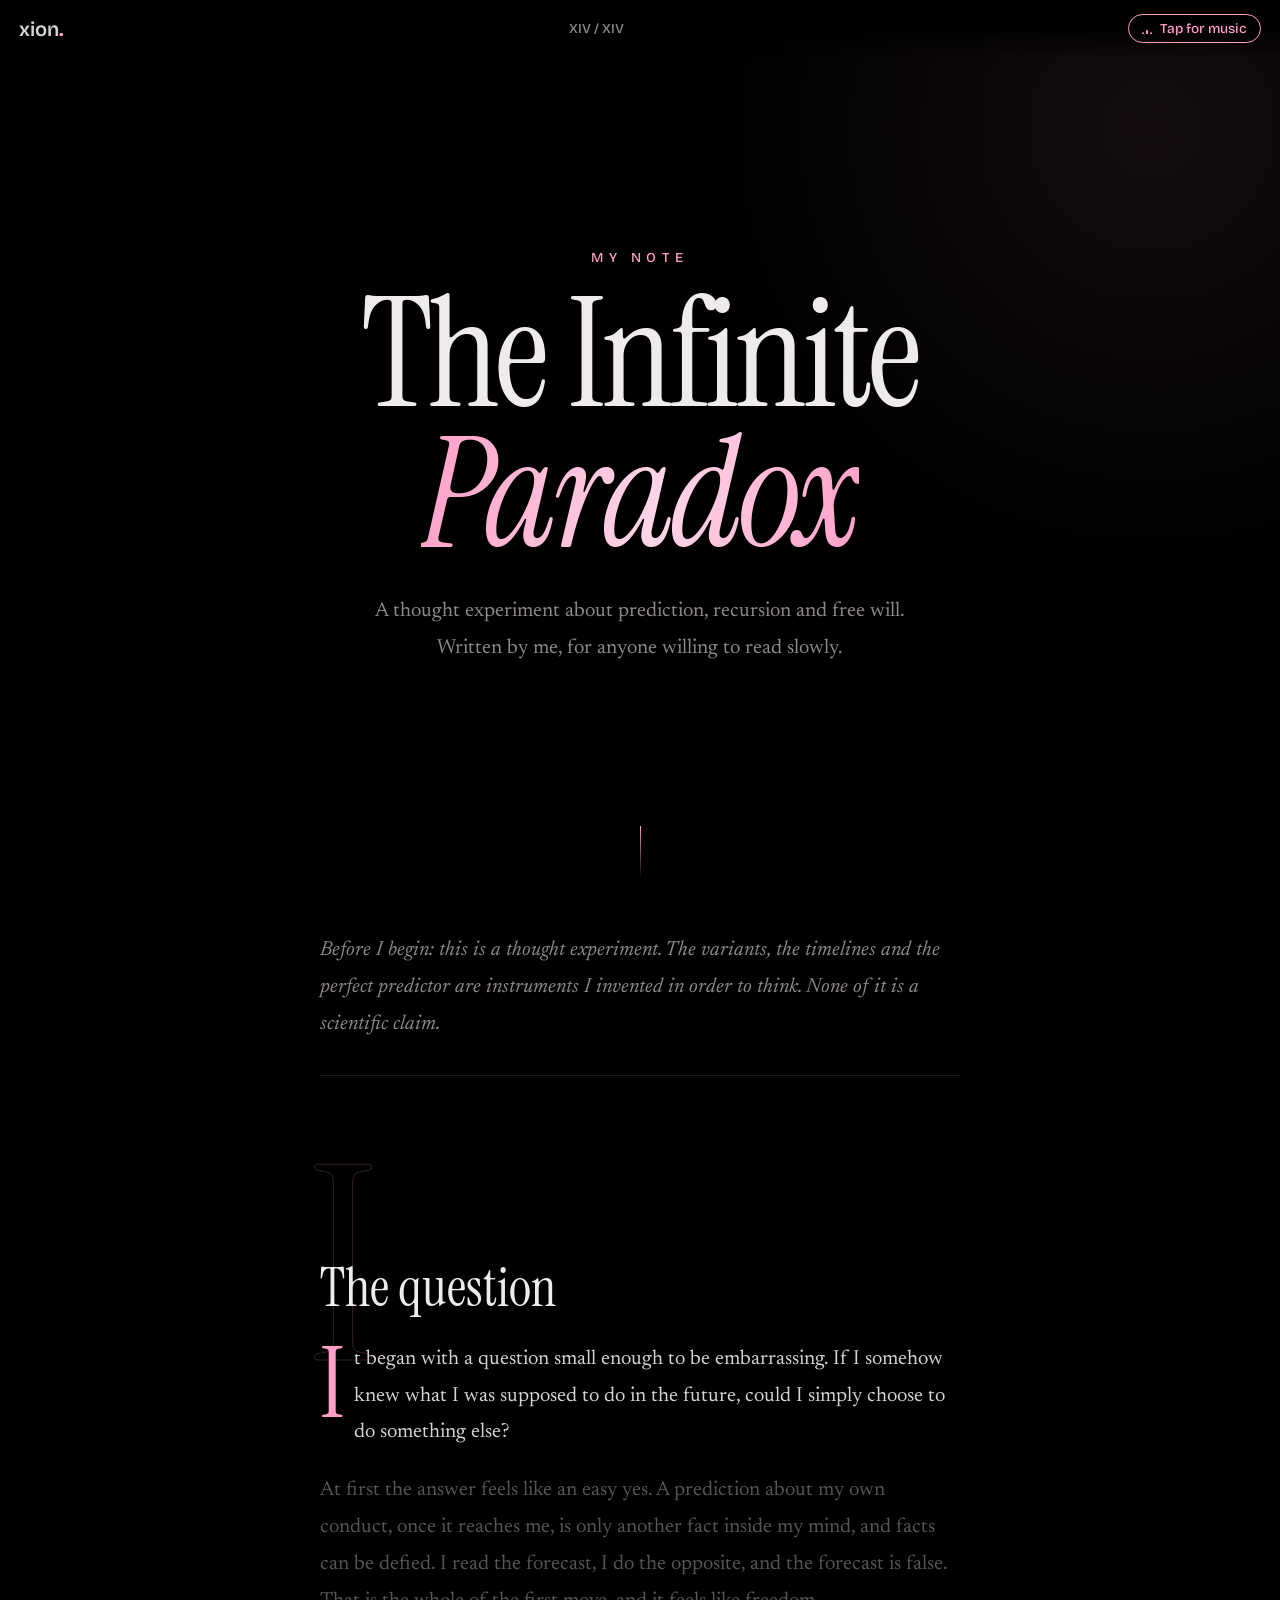
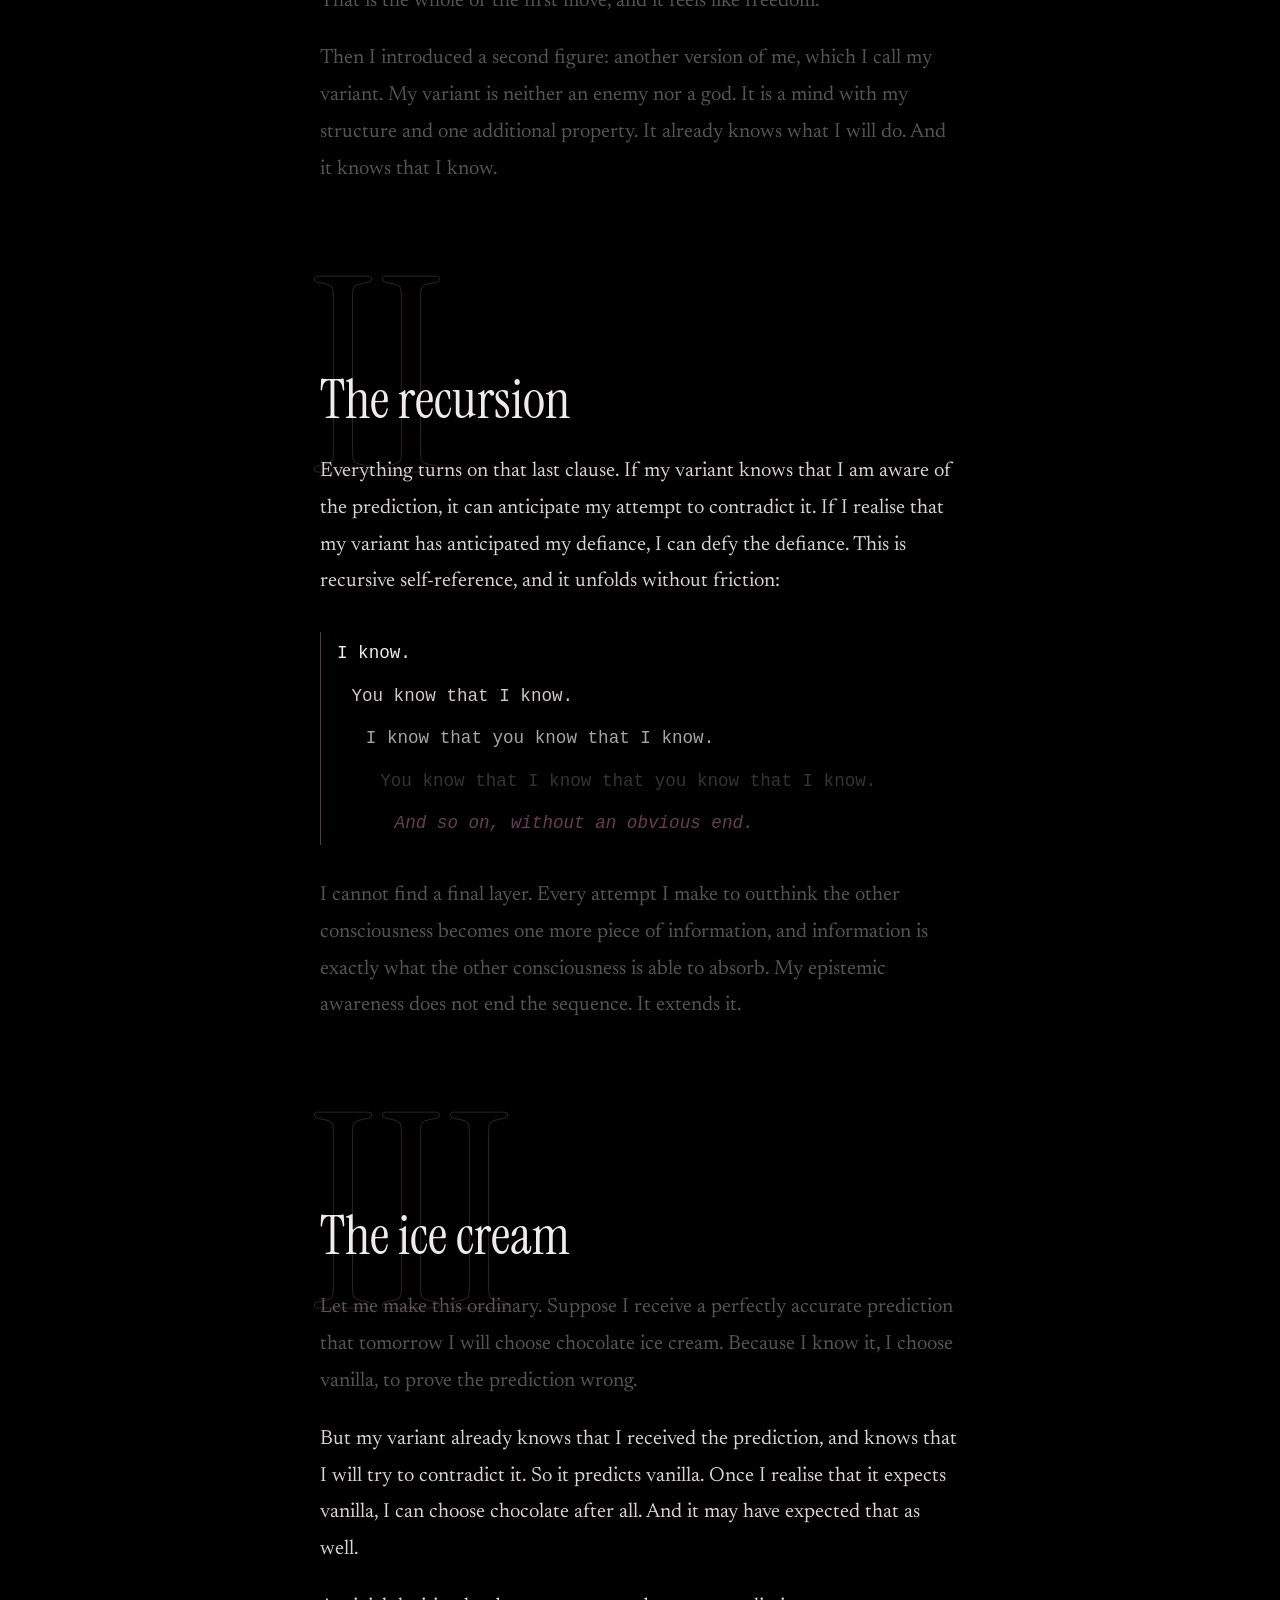
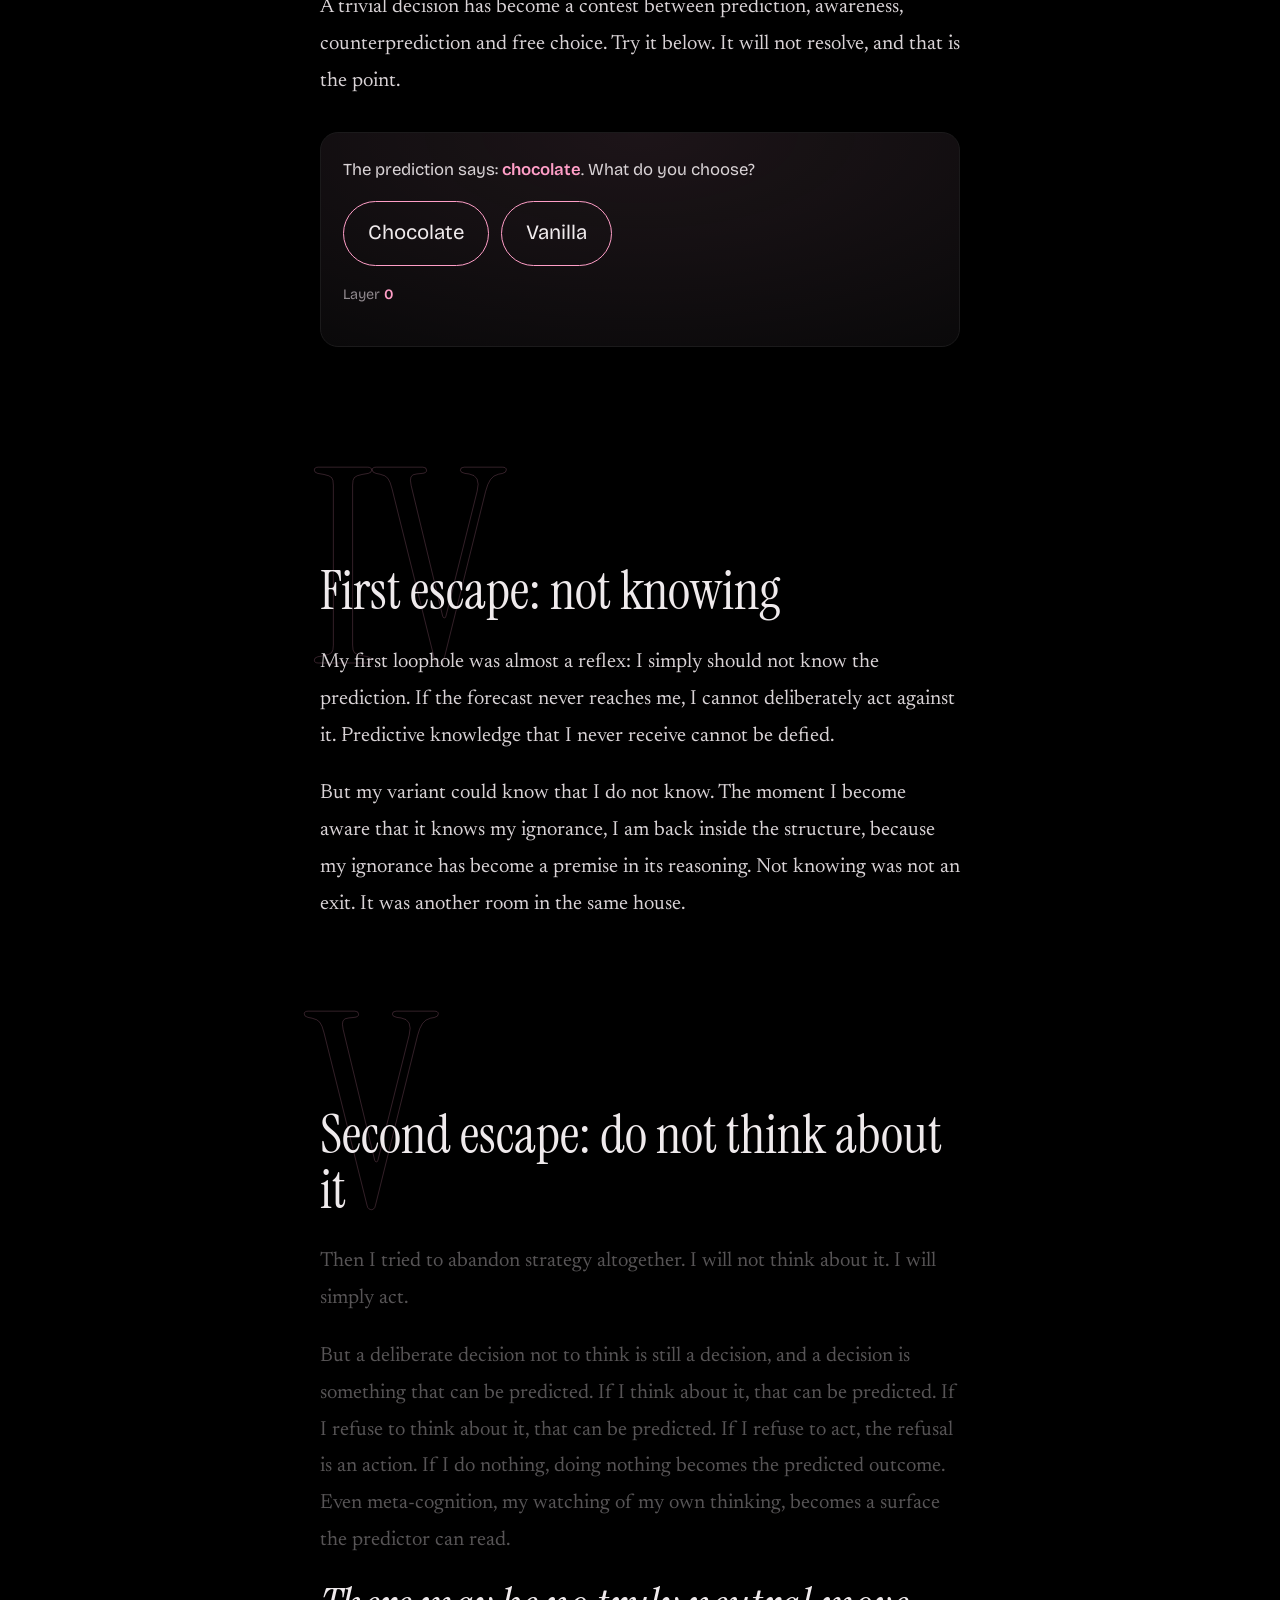
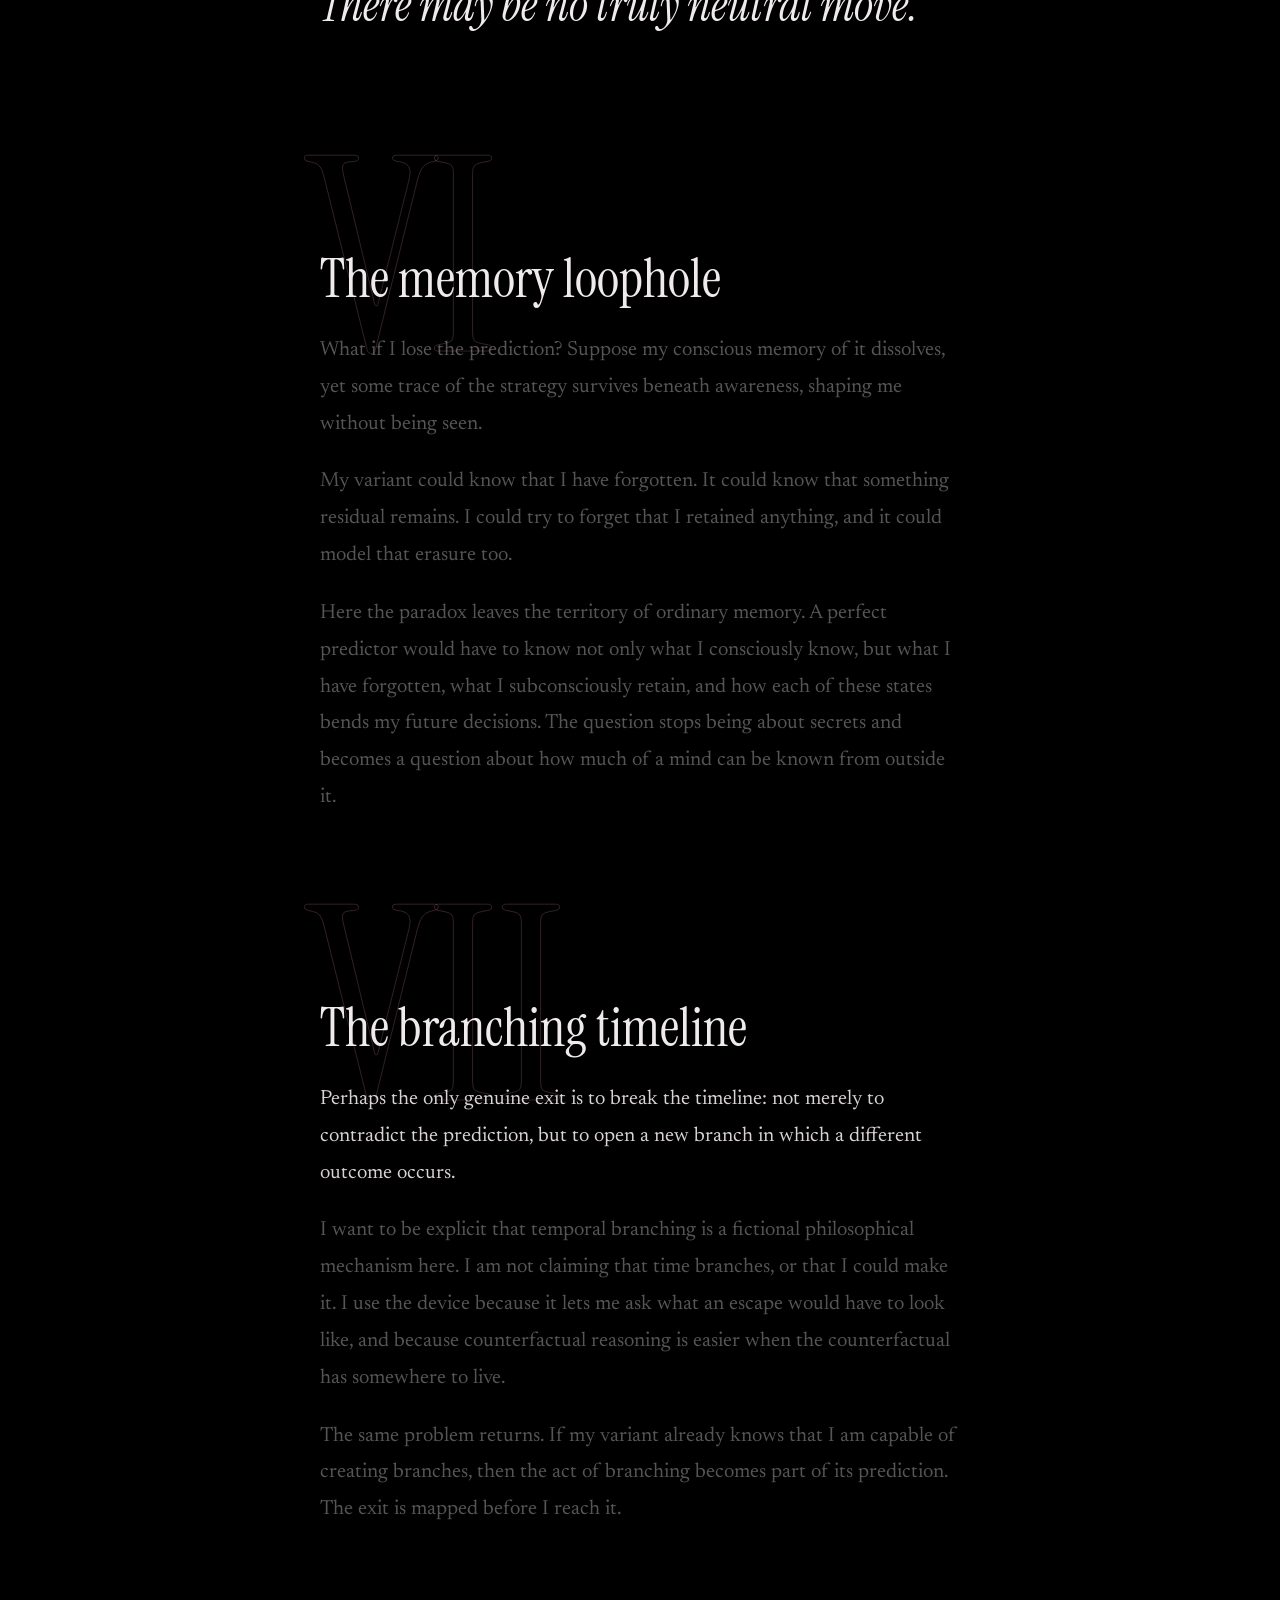
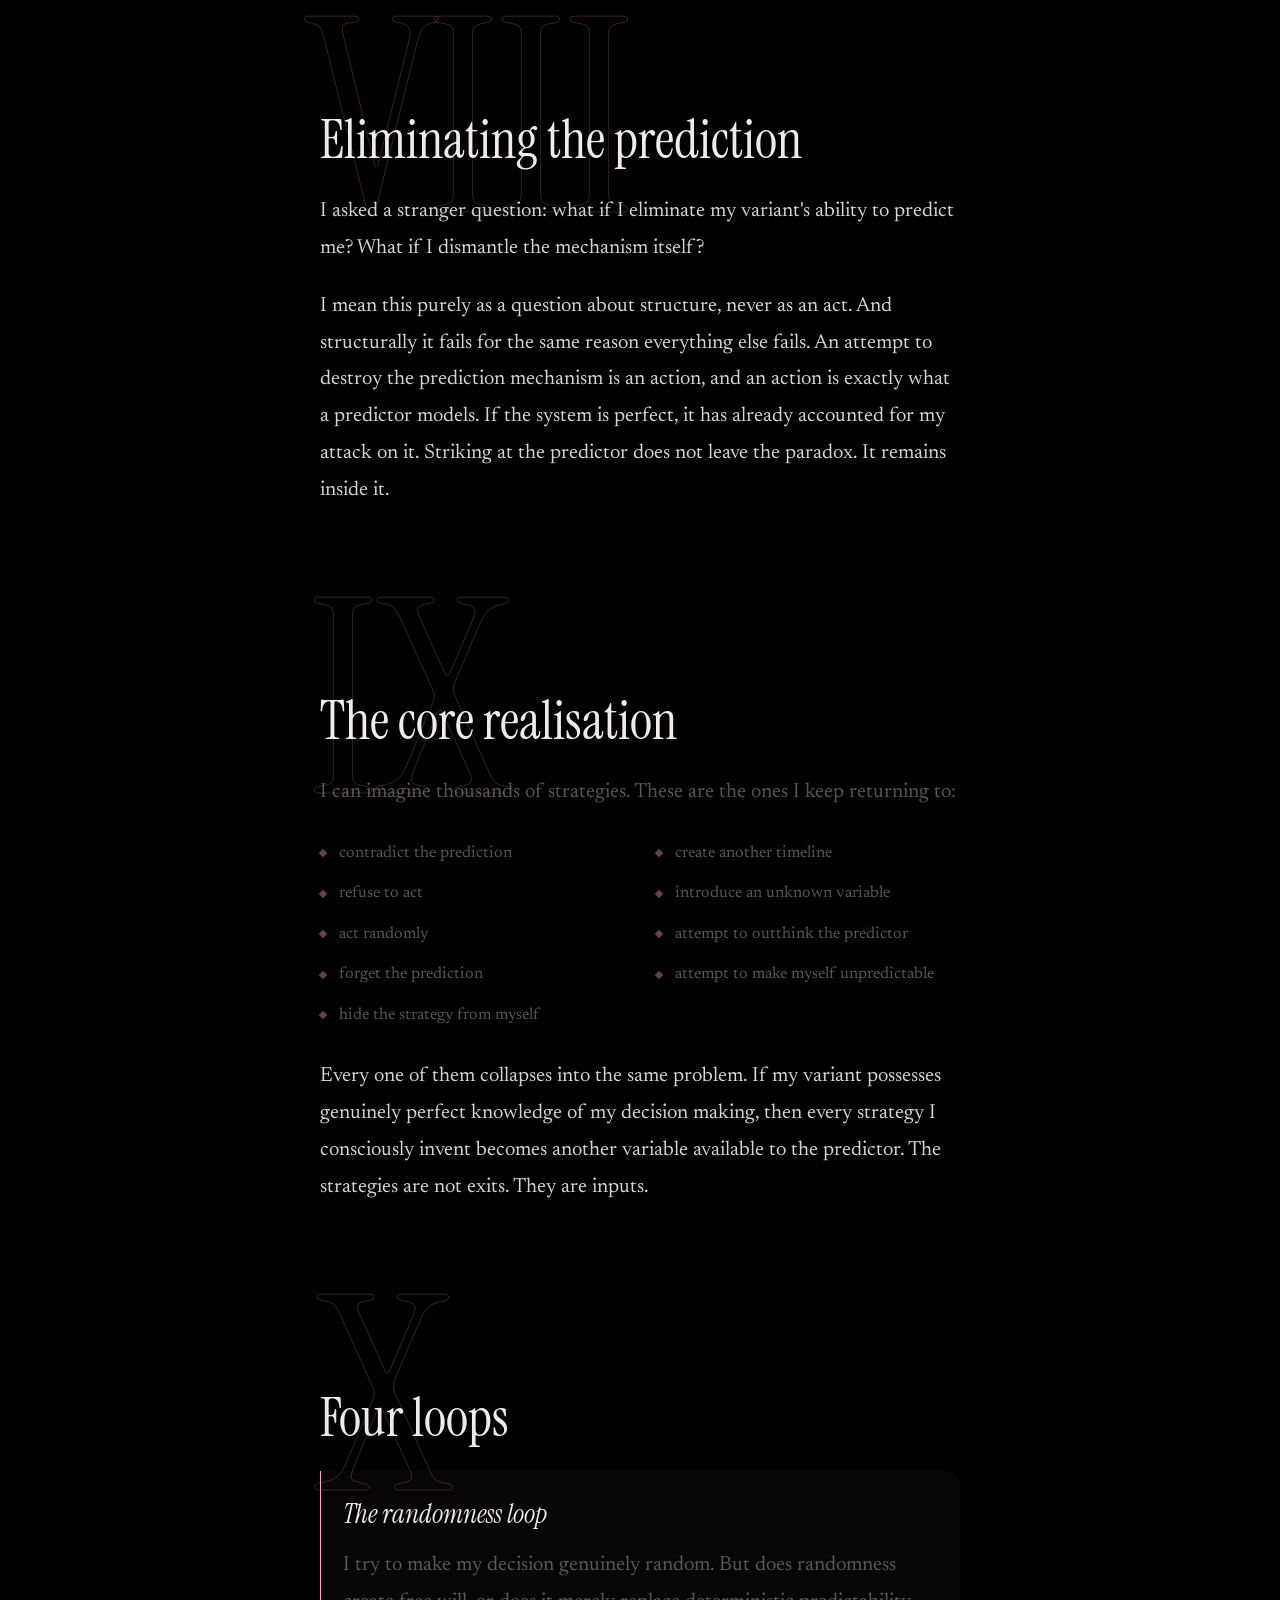
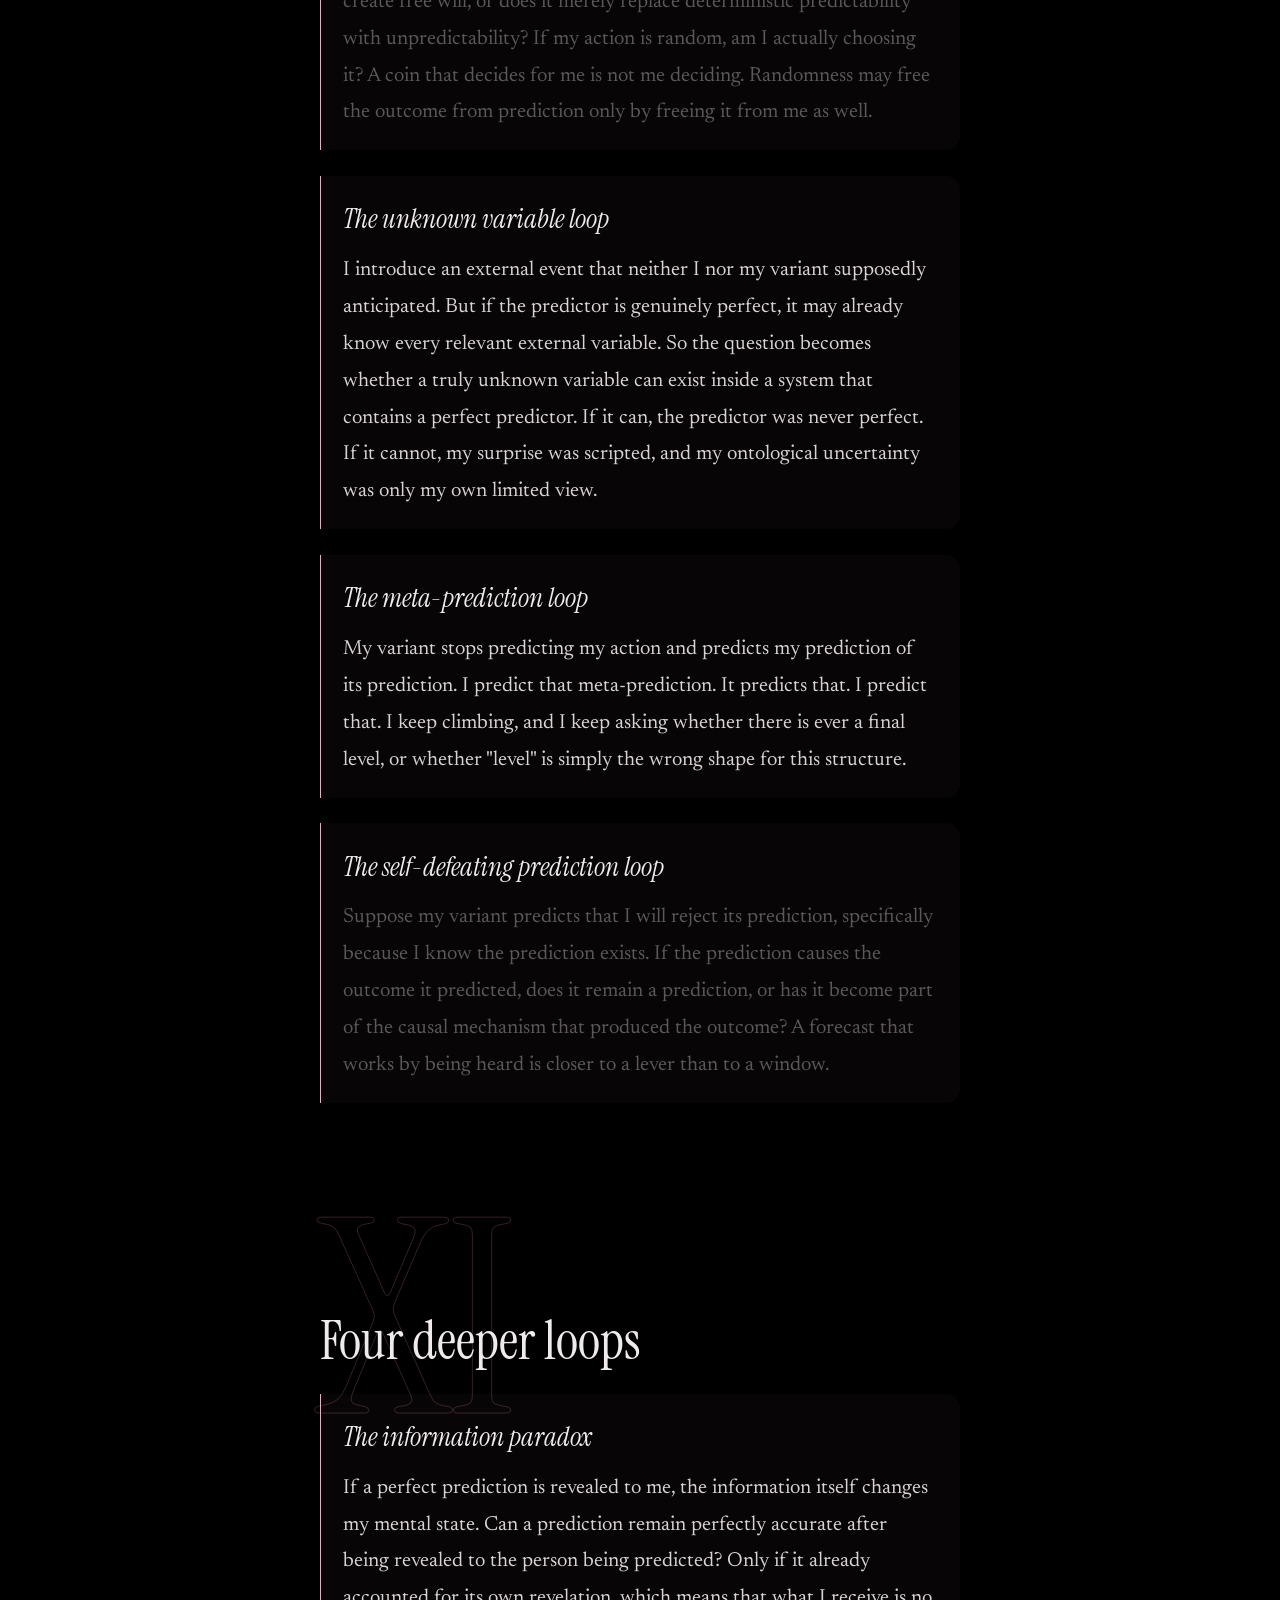
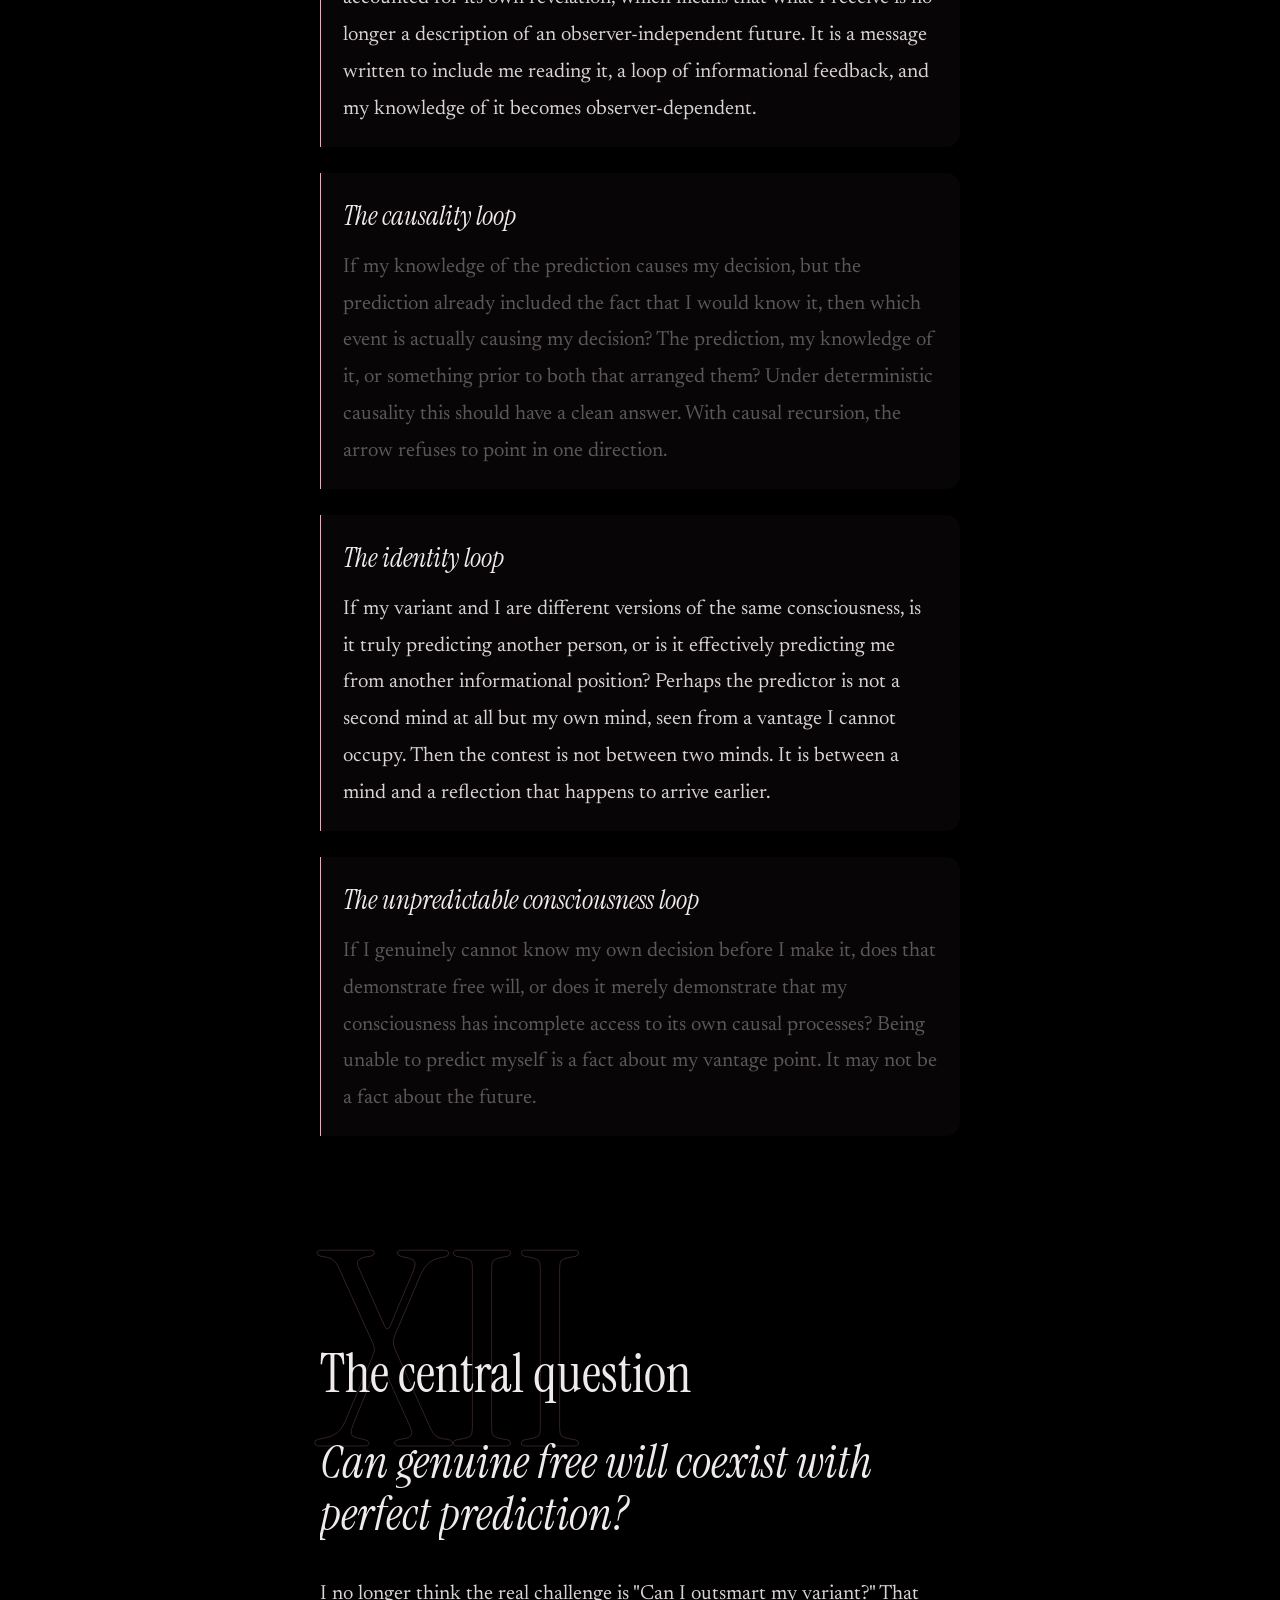
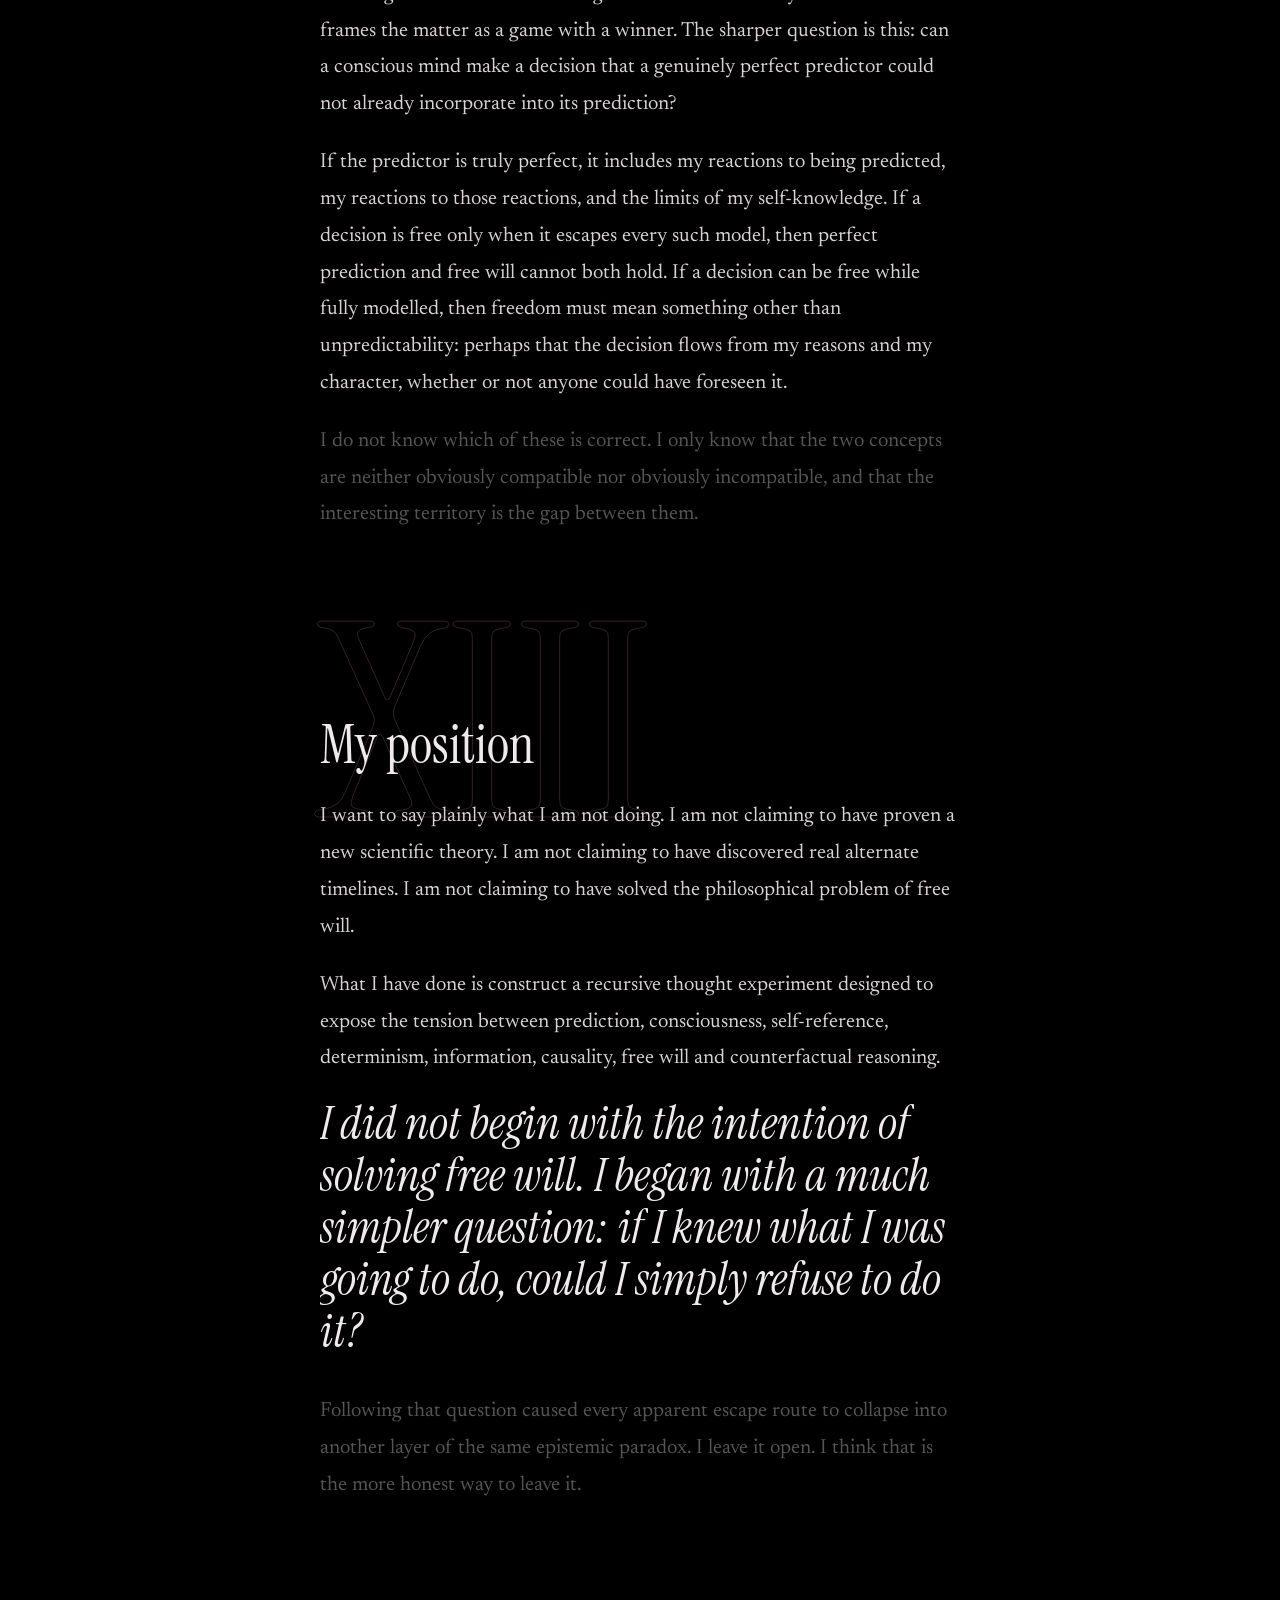
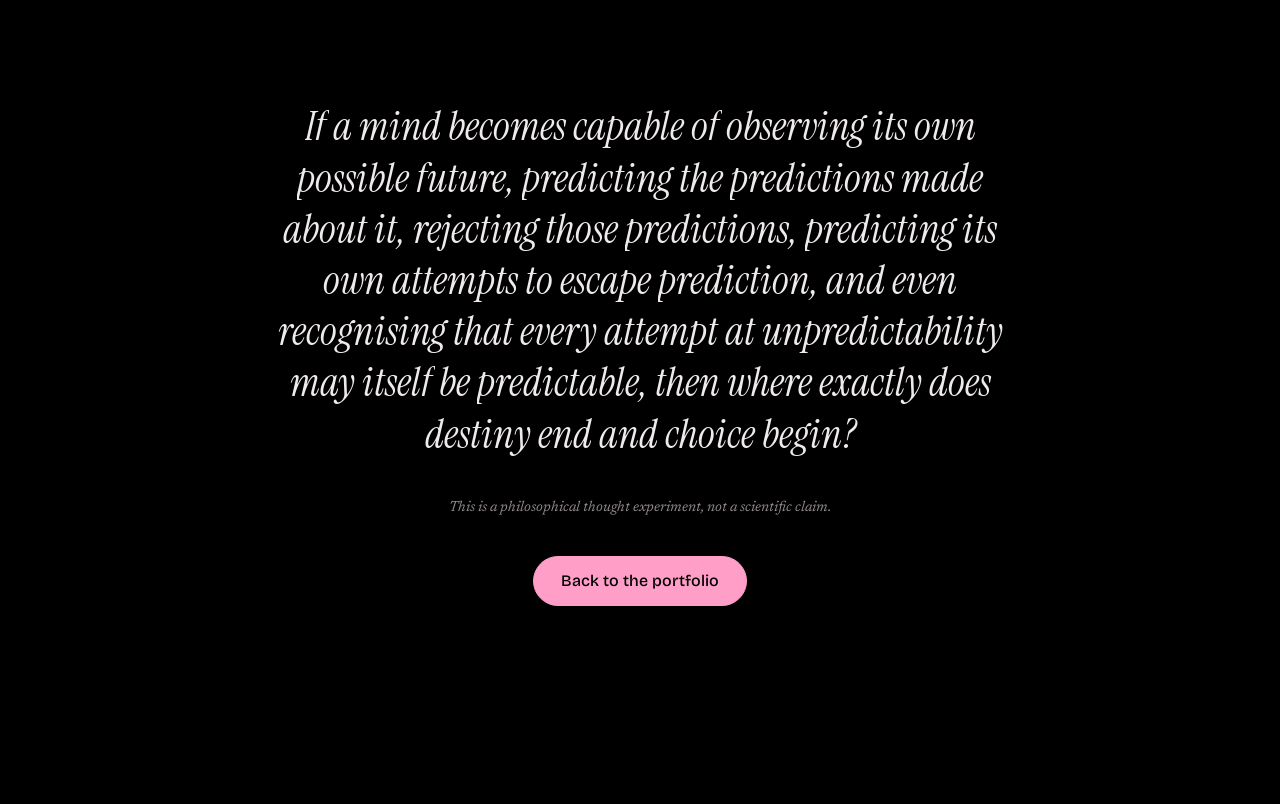
==== note.html @ f0dc4cca "Cute lofi track + lofi room" ====
<!doctype html>
<html lang="en">
<head>
<meta charset="utf-8">
<meta name="viewport" content="width=device-width,initial-scale=1,viewport-fit=cover">
<title>The Infinite Paradox | Xion</title>
<meta name="description" content="A philosophical thought experiment about prediction, recursion and free will, written by Xion. Not a scientific claim.">
<meta name="theme-color" content="#000000">
<meta name="color-scheme" content="dark">
<link rel="icon" href="img/favicon.svg" type="image/svg+xml">
<meta property="og:type" content="article">
<meta property="og:title" content="The Infinite Paradox | Xion">
<meta property="og:description" content="A thought experiment about prediction, recursion and free will.">
<meta property="og:image" content="/img/og.png">
<script>document.documentElement.classList.add("js")</script>
<link rel="preconnect" href="https://fonts.googleapis.com"><link rel="preconnect" href="https://fonts.gstatic.com" crossorigin>
<link rel="stylesheet" href="https://fonts.googleapis.com/css2?family=Instrument+Serif:ital@0;1&family=Newsreader:ital,wght@0,400;1,400&family=Bricolage+Grotesque:wght@600&display=swap">
<link rel="stylesheet" href="css/note.css">
<script type="module" src="js/note.js"></script>
</head>
<body>
<i class="bar" aria-hidden="true"></i>
<header class="nh">
  <a class="back" href="./" aria-label="Back to portfolio">xion<b>.</b></a>
  <span id="chlabel" aria-hidden="true">Prologue</span>
  <button id="nm" class="mtog" type="button" aria-pressed="false"><i></i><span>Music</span></button>
</header>
<main>
<section class="nhero">
  <div class="tunnel" aria-hidden="true"><i style="--k:0"></i><i style="--k:1"></i><i style="--k:2"></i><i style="--k:3"></i><i style="--k:4"></i><i style="--k:5"></i></div>
  <div class="ht">
    <p class="kick">My note</p>
    <h1 data-split>The Infinite <em>Paradox</em></h1>
    <p class="tag">A thought experiment about prediction, recursion and free will. Written by me, for anyone willing to read slowly.</p>
  </div>
  <a class="down" href="#c1" aria-label="Start reading">scroll</a>
</section>

<article class="manu">
<p class="pro">Before I begin: this is a thought experiment. The variants, the timelines and the perfect predictor are instruments I invented in order to think. None of it is a scientific claim.</p>

<section class="ch" id="c1" data-n="I"><span class="n" aria-hidden="true">I</span>
<h2 data-split>The question</h2>
<p class="lead">It began with a question small enough to be embarrassing. If I somehow knew what I was supposed to do in the future, could I simply choose to do something else?</p>
<p>At first the answer feels like an easy yes. A prediction about my own conduct, once it reaches me, is only another fact inside my mind, and facts can be defied. I read the forecast, I do the opposite, and the forecast is false. That is the whole of the first move, and it feels like freedom.</p>
<p>Then I introduced a second figure: another version of me, which I call my variant. My variant is neither an enemy nor a god. It is a mind with my structure and one additional property. It already knows what I will do. And it knows that I know.</p>
</section>

<section class="ch" id="c2" data-n="II"><span class="n" aria-hidden="true">II</span>
<h2 data-split>The recursion</h2>
<p>Everything turns on that last clause. If my variant knows that I am aware of the prediction, it can anticipate my attempt to contradict it. If I realise that my variant has anticipated my defiance, I can defy the defiance. This is recursive self-reference, and it unfolds without friction:</p>
<div class="rec">
<p class="rv" style="--d:0">I know.</p>
<p class="rv" style="--d:1">You know that I know.</p>
<p class="rv" style="--d:2">I know that you know that I know.</p>
<p class="rv" style="--d:3">You know that I know that you know that I know.</p>
<p class="rv" style="--d:4">And so on, without an obvious end.</p>
</div>
<p>I cannot find a final layer. Every attempt I make to outthink the other consciousness becomes one more piece of information, and information is exactly what the other consciousness is able to absorb. My epistemic awareness does not end the sequence. It extends it.</p>
</section>

<section class="ch" id="c3" data-n="III"><span class="n" aria-hidden="true">III</span>
<h2 data-split>The ice cream</h2>
<p>Let me make this ordinary. Suppose I receive a perfectly accurate prediction that tomorrow I will choose chocolate ice cream. Because I know it, I choose vanilla, to prove the prediction wrong.</p>
<p>But my variant already knows that I received the prediction, and knows that I will try to contradict it. So it predicts vanilla. Once I realise that it expects vanilla, I can choose chocolate after all. And it may have expected that as well.</p>
<p>A trivial decision has become a contest between prediction, awareness, counterprediction and free choice. Try it below. It will not resolve, and that is the point.</p>
<div class="demo rv">
<p class="dq">The prediction says: <b id="dpred">chocolate</b>. What do you choose?</p>
<div class="dbtn"><button type="button" data-f="chocolate">Chocolate</button><button type="button" data-f="vanilla">Vanilla</button></div>
<p class="dc">Layer <b id="dcount">0</b></p>
<div id="dlog" aria-live="polite"></div>
</div>
</section>

<section class="ch" id="c4" data-n="IV"><span class="n" aria-hidden="true">IV</span>
<h2 data-split>First escape: not knowing</h2>
<p>My first loophole was almost a reflex: I simply should not know the prediction. If the forecast never reaches me, I cannot deliberately act against it. Predictive knowledge that I never receive cannot be defied.</p>
<p>But my variant could know that I do not know. The moment I become aware that it knows my ignorance, I am back inside the structure, because my ignorance has become a premise in its reasoning. Not knowing was not an exit. It was another room in the same house.</p>
</section>

<section class="ch" id="c5" data-n="V"><span class="n" aria-hidden="true">V</span>
<h2 data-split>Second escape: do not think about it</h2>
<p>Then I tried to abandon strategy altogether. I will not think about it. I will simply act.</p>
<p>But a deliberate decision not to think is still a decision, and a decision is something that can be predicted. If I think about it, that can be predicted. If I refuse to think about it, that can be predicted. If I refuse to act, the refusal is an action. If I do nothing, doing nothing becomes the predicted outcome. Even meta-cognition, my watching of my own thinking, becomes a surface the predictor can read.</p>
<p class="pull" data-split>There may be no truly neutral move.</p>
</section>

<section class="ch" id="c6" data-n="VI"><span class="n" aria-hidden="true">VI</span>
<h2 data-split>The memory loophole</h2>
<p>What if I lose the prediction? Suppose my conscious memory of it dissolves, yet some trace of the strategy survives beneath awareness, shaping me without being seen.</p>
<p>My variant could know that I have forgotten. It could know that something residual remains. I could try to forget that I retained anything, and it could model that erasure too.</p>
<p>Here the paradox leaves the territory of ordinary memory. A perfect predictor would have to know not only what I consciously know, but what I have forgotten, what I subconsciously retain, and how each of these states bends my future decisions. The question stops being about secrets and becomes a question about how much of a mind can be known from outside it.</p>
</section>

<section class="ch" id="c7" data-n="VII"><span class="n" aria-hidden="true">VII</span>
<h2 data-split>The branching timeline</h2>
<p>Perhaps the only genuine exit is to break the timeline: not merely to contradict the prediction, but to open a new branch in which a different outcome occurs.</p>
<p>I want to be explicit that temporal branching is a fictional philosophical mechanism here. I am not claiming that time branches, or that I could make it. I use the device because it lets me ask what an escape would have to look like, and because counterfactual reasoning is easier when the counterfactual has somewhere to live.</p>
<p>The same problem returns. If my variant already knows that I am capable of creating branches, then the act of branching becomes part of its prediction. The exit is mapped before I reach it.</p>
</section>

<section class="ch" id="c8" data-n="VIII"><span class="n" aria-hidden="true">VIII</span>
<h2 data-split>Eliminating the prediction</h2>
<p>I asked a stranger question: what if I eliminate my variant's ability to predict me? What if I dismantle the mechanism itself?</p>
<p>I mean this purely as a question about structure, never as an act. And structurally it fails for the same reason everything else fails. An attempt to destroy the prediction mechanism is an action, and an action is exactly what a predictor models. If the system is perfect, it has already accounted for my attack on it. Striking at the predictor does not leave the paradox. It remains inside it.</p>
</section>

<section class="ch" id="c9" data-n="IX"><span class="n" aria-hidden="true">IX</span>
<h2 data-split>The core realisation</h2>
<p>I can imagine thousands of strategies. These are the ones I keep returning to:</p>
<ul class="strat">
<li class="rv">contradict the prediction</li><li class="rv">refuse to act</li><li class="rv">act randomly</li><li class="rv">forget the prediction</li><li class="rv">hide the strategy from myself</li><li class="rv">create another timeline</li><li class="rv">introduce an unknown variable</li><li class="rv">attempt to outthink the predictor</li><li class="rv">attempt to make myself unpredictable</li>
</ul>
<p>Every one of them collapses into the same problem. If my variant possesses genuinely perfect knowledge of my decision making, then every strategy I consciously invent becomes another variable available to the predictor. The strategies are not exits. They are inputs.</p>
</section>

<section class="ch" id="c10" data-n="X"><span class="n" aria-hidden="true">X</span>
<h2 data-split>Four loops</h2>
<div class="loop rv"><h3>The randomness loop</h3><p>I try to make my decision genuinely random. But does randomness create free will, or does it merely replace deterministic predictability with unpredictability? If my action is random, am I actually choosing it? A coin that decides for me is not me deciding. Randomness may free the outcome from prediction only by freeing it from me as well.</p></div>
<div class="loop rv"><h3>The unknown variable loop</h3><p>I introduce an external event that neither I nor my variant supposedly anticipated. But if the predictor is genuinely perfect, it may already know every relevant external variable. So the question becomes whether a truly unknown variable can exist inside a system that contains a perfect predictor. If it can, the predictor was never perfect. If it cannot, my surprise was scripted, and my ontological uncertainty was only my own limited view.</p></div>
<div class="loop rv"><h3>The meta-prediction loop</h3><p>My variant stops predicting my action and predicts my prediction of its prediction. I predict that meta-prediction. It predicts that. I predict that. I keep climbing, and I keep asking whether there is ever a final level, or whether "level" is simply the wrong shape for this structure.</p></div>
<div class="loop rv"><h3>The self-defeating prediction loop</h3><p>Suppose my variant predicts that I will reject its prediction, specifically because I know the prediction exists. If the prediction causes the outcome it predicted, does it remain a prediction, or has it become part of the causal mechanism that produced the outcome? A forecast that works by being heard is closer to a lever than to a window.</p></div>
</section>

<section class="ch" id="c11" data-n="XI"><span class="n" aria-hidden="true">XI</span>
<h2 data-split>Four deeper loops</h2>
<div class="loop rv"><h3>The information paradox</h3><p>If a perfect prediction is revealed to me, the information itself changes my mental state. Can a prediction remain perfectly accurate after being revealed to the person being predicted? Only if it already accounted for its own revelation, which means that what I receive is no longer a description of an observer-independent future. It is a message written to include me reading it, a loop of informational feedback, and my knowledge of it becomes observer-dependent.</p></div>
<div class="loop rv"><h3>The causality loop</h3><p>If my knowledge of the prediction causes my decision, but the prediction already included the fact that I would know it, then which event is actually causing my decision? The prediction, my knowledge of it, or something prior to both that arranged them? Under deterministic causality this should have a clean answer. With causal recursion, the arrow refuses to point in one direction.</p></div>
<div class="loop rv"><h3>The identity loop</h3><p>If my variant and I are different versions of the same consciousness, is it truly predicting another person, or is it effectively predicting me from another informational position? Perhaps the predictor is not a second mind at all but my own mind, seen from a vantage I cannot occupy. Then the contest is not between two minds. It is between a mind and a reflection that happens to arrive earlier.</p></div>
<div class="loop rv"><h3>The unpredictable consciousness loop</h3><p>If I genuinely cannot know my own decision before I make it, does that demonstrate free will, or does it merely demonstrate that my consciousness has incomplete access to its own causal processes? Being unable to predict myself is a fact about my vantage point. It may not be a fact about the future.</p></div>
</section>

<section class="ch" id="c12" data-n="XII"><span class="n" aria-hidden="true">XII</span>
<h2 data-split>The central question</h2>
<p class="pull" data-split>Can genuine free will coexist with perfect prediction?</p>
<p>I no longer think the real challenge is "Can I outsmart my variant?" That frames the matter as a game with a winner. The sharper question is this: can a conscious mind make a decision that a genuinely perfect predictor could not already incorporate into its prediction?</p>
<p>If the predictor is truly perfect, it includes my reactions to being predicted, my reactions to those reactions, and the limits of my self-knowledge. If a decision is free only when it escapes every such model, then perfect prediction and free will cannot both hold. If a decision can be free while fully modelled, then freedom must mean something other than unpredictability: perhaps that the decision flows from my reasons and my character, whether or not anyone could have foreseen it.</p>
<p>I do not know which of these is correct. I only know that the two concepts are neither obviously compatible nor obviously incompatible, and that the interesting territory is the gap between them.</p>
</section>

<section class="ch" id="c13" data-n="XIII"><span class="n" aria-hidden="true">XIII</span>
<h2 data-split>My position</h2>
<p>I want to say plainly what I am not doing. I am not claiming to have proven a new scientific theory. I am not claiming to have discovered real alternate timelines. I am not claiming to have solved the philosophical problem of free will.</p>
<p>What I have done is construct a recursive thought experiment designed to expose the tension between prediction, consciousness, self-reference, determinism, information, causality, free will and counterfactual reasoning.</p>
<p class="pull" data-split>I did not begin with the intention of solving free will. I began with a much simpler question: if I knew what I was going to do, could I simply refuse to do it?</p>
<p>Following that question caused every apparent escape route to collapse into another layer of the same epistemic paradox. I leave it open. I think that is the more honest way to leave it.</p>
</section>
</article>

<section class="final" id="c14" data-n="XIV">
  <div class="tunnel" aria-hidden="true"><i style="--k:0"></i><i style="--k:1"></i><i style="--k:2"></i><i style="--k:3"></i></div>
  <div class="fq">
    <p class="fl" data-split>If a mind becomes capable of observing its own possible future, predicting the predictions made about it, rejecting those predictions, predicting its own attempts to escape prediction, and even recognising that every attempt at unpredictability may itself be predictable, then where exactly does destiny end and choice begin?</p>
    <p class="fn">This is a philosophical thought experiment, not a scientific claim.</p>
    <a class="btn" href="./">Back to the portfolio</a>
  </div>
</section>
</main>
</body>
</html>
---- css/note.css ----
@view-transition{navigation:auto}
:root{--pink:#ff9ec7;--ink:#efeaec;--dim:#8f888d;--line:#1b1a1b;--serif:"Instrument Serif",Georgia,serif;--body:"Newsreader",Georgia,serif}
*{box-sizing:border-box;margin:0}
html{scroll-behavior:smooth;scroll-padding-top:5rem;background:#000;scrollbar-color:#2a2a2a #000}
body{background:transparent;color:#d9d3d6;font:400 clamp(1.1rem,2.4vw,1.28rem)/1.8 var(--body);animation:fade .8s ease both;-webkit-tap-highlight-color:transparent}
body::before{content:"";position:fixed;top:-25vmax;right:-25vmax;z-index:-1;width:70vmax;height:70vmax;pointer-events:none;background:radial-gradient(closest-side,rgba(255,158,199,.08),transparent)}
::selection{background:var(--pink);color:#000}
a{color:inherit}:focus-visible{outline:2px solid var(--pink);outline-offset:3px;border-radius:4px}
@keyframes fade{from{opacity:0}}
@keyframes rise{from{opacity:0;transform:translate3d(0,18px,0)}}
@keyframes word{from{transform:translate3d(0,115%,0) rotate(4deg)}}
@keyframes tun{0%{transform:scale(.06);opacity:0}15%{opacity:.75}100%{transform:scale(2.6);opacity:0}}
@keyframes cue{0%{transform:scaleY(0)}50%{transform:scaleY(1)}100%{transform:scaleY(1);opacity:0}}
@keyframes eq{0%,100%{transform:scaleY(.3)}50%{transform:scaleY(1)}}
.bar{position:fixed;left:0;top:0;z-index:9;width:100%;height:2px;background:var(--pink);transform:scaleX(0);transform-origin:left}
.nh{position:fixed;inset:0 0 auto 0;z-index:8;display:flex;align-items:center;justify-content:space-between;gap:1rem;padding:.9rem max(1.2rem,env(safe-area-inset-left));font:500 .85rem/1 "Bricolage Grotesque",sans-serif;background:linear-gradient(#000 40%,transparent)}
.back{font:600 1.25rem "Bricolage Grotesque",sans-serif;text-decoration:none}.back b{color:var(--pink)}
#chlabel{flex:1;overflow:hidden;color:var(--dim);text-align:center;text-overflow:ellipsis;white-space:nowrap}
.mtog{display:inline-flex;gap:.5rem;align-items:center;padding:.4rem .8rem;border:1px solid var(--line);border-radius:99px;background:none;color:var(--dim);font:inherit;cursor:pointer;transition:.2s}
.mtog:hover,.mtog[aria-pressed=true]{color:var(--pink);border-color:var(--pink)}
.mtog i{position:relative;width:2px;height:10px;margin:0 4px;border-radius:2px;background:currentColor;transform:scaleY(.4);transform-origin:bottom}
.mtog i::before,.mtog i::after{content:"";position:absolute;bottom:0;width:2px;height:100%;border-radius:2px;background:currentColor;transform:scaleY(.4);transform-origin:bottom}
.mtog i::before{left:-4px}.mtog i::after{left:4px}
.mtog[aria-pressed=true] i{animation:eq 1.1s ease-in-out infinite}.mtog[aria-pressed=true] i::before{animation:eq .9s ease-in-out -.3s infinite}.mtog[aria-pressed=true] i::after{animation:eq 1.3s ease-in-out -.6s infinite}
.tunnel{position:absolute;inset:0;display:grid;place-items:center;overflow:hidden;pointer-events:none}
.tunnel i{position:absolute;width:min(72vmin,560px);aspect-ratio:1;border:1px solid rgba(255,158,199,.4);border-radius:50%;opacity:0;animation:tun 12s linear infinite;animation-delay:calc(var(--k)*-2s)}
.tunnel i:nth-child(even){border-style:dashed}
.tunnel.off i,.paused *,.paused ::before{animation-play-state:paused!important}
.nhero{position:relative;min-height:100vh;min-height:100dvh;display:grid;place-items:center;padding:6rem 1.5rem 5rem;text-align:center}
.ht{position:relative;max-width:60rem}
.kick{margin-bottom:1.2rem;color:var(--pink);font:500 .85rem "Bricolage Grotesque",sans-serif;letter-spacing:.4em;text-transform:uppercase;animation:rise .8s .2s cubic-bezier(.2,.8,.2,1) backwards}
h1,h2,h3{font-family:var(--serif);font-weight:400}
h1{font-size:clamp(3.4rem,13vw,9.5rem);line-height:.92;letter-spacing:-.025em;color:var(--ink)}
em{font-style:italic;color:var(--pink)}
h1 em{background:linear-gradient(100deg,#ff9ec7,#ffd6e8 55%,#ff9ec7);-webkit-background-clip:text;background-clip:text;color:transparent}
.tag{max-width:34rem;margin:1.8rem auto 0;color:var(--dim);animation:rise .9s 1.1s cubic-bezier(.2,.8,.2,1) backwards}
.down{position:absolute;left:50%;bottom:1.4rem;width:1px;height:52px;overflow:hidden;color:transparent;background:linear-gradient(var(--pink),transparent);transform-origin:top;animation:cue 2.8s ease-in-out 2s infinite}
.w{display:inline-block;overflow:hidden;vertical-align:top;padding:0 .08em .14em 0;margin:0 -.08em -.14em 0}.wi{display:inline-block;transform-origin:left bottom}
.js [data-split]:not(.in) .wi{transform:translate3d(0,115%,0)}
.js [data-split].in .wi{animation:word 1s cubic-bezier(.2,.8,.2,1) calc(var(--i)*70ms) backwards}
.js .rv:not(.in){opacity:0}.js .rv.in{animation:rise .9s cubic-bezier(.2,.8,.2,1) backwards}
.manu{width:min(100% - 3rem,40rem);margin:0 auto}
.pro{padding:2rem 0;border-bottom:1px solid var(--line);color:var(--dim);font-style:italic}
.ch{position:relative;isolation:isolate;padding:clamp(3.5rem,10vw,6.5rem) 0 0}
.ch .n{position:absolute;left:-.04em;top:clamp(1.5rem,6vw,3.5rem);z-index:-1;font:400 clamp(8rem,28vw,17rem)/1 var(--serif);color:transparent;-webkit-text-stroke:1px rgba(255,158,199,.2);pointer-events:none;user-select:none}
.ch h2{margin-bottom:1.6rem;padding-top:clamp(2.5rem,9vw,5rem);color:var(--ink);font-size:clamp(2.2rem,6vw,3.4rem);line-height:1.02}
.manu p+p,.manu p+.pull{margin-top:1.3rem}
.js .manu p,.js .manu li{opacity:.4;transition:opacity .6s}
.js .manu .f,.js .manu .demo p,.js .manu .pro{opacity:1}
.lead::first-letter{float:left;margin:.05em .1em 0 0;color:var(--pink);font:400 4.8em/.78 var(--serif)}
.pull{margin:2.2rem 0;color:var(--ink);font:italic 400 clamp(1.9rem,5.4vw,2.9rem)/1.12 var(--serif)}
.js .manu .pull{opacity:1}
.rec{margin:2rem 0;font:400 clamp(.95rem,2.8vw,1.1rem)/1.6 ui-monospace,SFMono-Regular,Menlo,Consolas,monospace;border-left:1px solid rgba(255,158,199,.35)}
.rec p{margin:0!important;padding:.45rem 0 .45rem calc(1rem + var(--d)*.9rem);color:var(--ink)}
.rec p:nth-child(2){color:#cfc7cb}.rec p:nth-child(3){color:#aaa2a7}.rec p:nth-child(4){color:#857e83}.rec p:nth-child(5){color:var(--pink);font-style:italic}
.js .rec .rv{animation-delay:calc(var(--d)*220ms)}
.demo{margin:2rem 0;padding:1.4rem;border:1px solid var(--line);border-radius:18px;background:radial-gradient(90% 120% at 50% 0%,rgba(255,158,199,.08),transparent),#0a090a;font-family:"Bricolage Grotesque",sans-serif}
.demo .dq{font-size:1.05rem}.demo b{color:var(--pink);font-weight:600}
.dbtn{display:flex;flex-wrap:wrap;gap:.7rem;margin:1rem 0}
.dbtn button{padding:.8rem 1.5rem;border:1px solid var(--pink);border-radius:99px;background:none;color:var(--ink);font:inherit;cursor:pointer;transition:transform .2s,background .2s,color .2s}
.dbtn button:hover{background:var(--pink);color:#000}.dbtn button:active{transform:scale(.94)}
.dc{color:var(--dim);font-size:.9rem}
#dlog{display:grid;gap:.6rem;margin-top:1rem;font:400 .95rem/1.55 var(--body)}
#dlog p{padding-left:.9rem;border-left:1px solid rgba(255,158,199,.4);color:#cfc7cb;animation:rise .5s ease backwards}
.demo .end{margin-top:1rem;color:var(--pink);font-style:italic}
.strat{list-style:none;padding:0;margin:1.4rem 0;columns:2;column-gap:2rem}
.strat li{position:relative;break-inside:avoid;padding:.35rem 0 .35rem 1.2rem;font-size:1.02rem}
.strat li::before{content:"";position:absolute;left:0;top:1.05em;width:6px;height:6px;background:var(--pink);transform:rotate(45deg)}
.loop{margin:1.6rem 0;padding:1.2rem 1.4rem;border-left:1px solid var(--pink);border-radius:0 14px 14px 0;background:rgba(255,158,199,.03)}
.loop h3{margin-bottom:.5rem;color:var(--ink);font-size:1.7rem;font-style:italic}
.final{position:relative;min-height:100vh;min-height:100dvh;display:grid;place-items:center;overflow:hidden;padding:6rem 1.5rem;text-align:center}
.fq{position:relative;max-width:46rem}
.fl{color:var(--ink);font:italic 400 clamp(1.45rem,4.2vw,2.5rem)/1.28 var(--serif)}
.fn{margin:2.2rem 0;color:var(--dim);font-size:.9rem;font-style:italic}
.btn{display:inline-block;padding:.9rem 1.7rem;border:1px solid var(--pink);border-radius:99px;background:var(--pink);color:#000;font:500 1rem "Bricolage Grotesque",sans-serif;text-decoration:none;transition:transform .25s,box-shadow .3s}
.btn:hover{transform:translateY(-2px);box-shadow:0 10px 30px -10px rgba(255,158,199,.6)}.btn:active{transform:scale(.95)}
@media(max-width:560px){.strat{columns:1}.ch .n{opacity:.7}}
@media(prefers-reduced-motion:reduce){*,*::before,*::after{animation:none!important;transition:none!important;scroll-behavior:auto!important}.js .rv,.js [data-split] .wi{opacity:1;transform:none}}
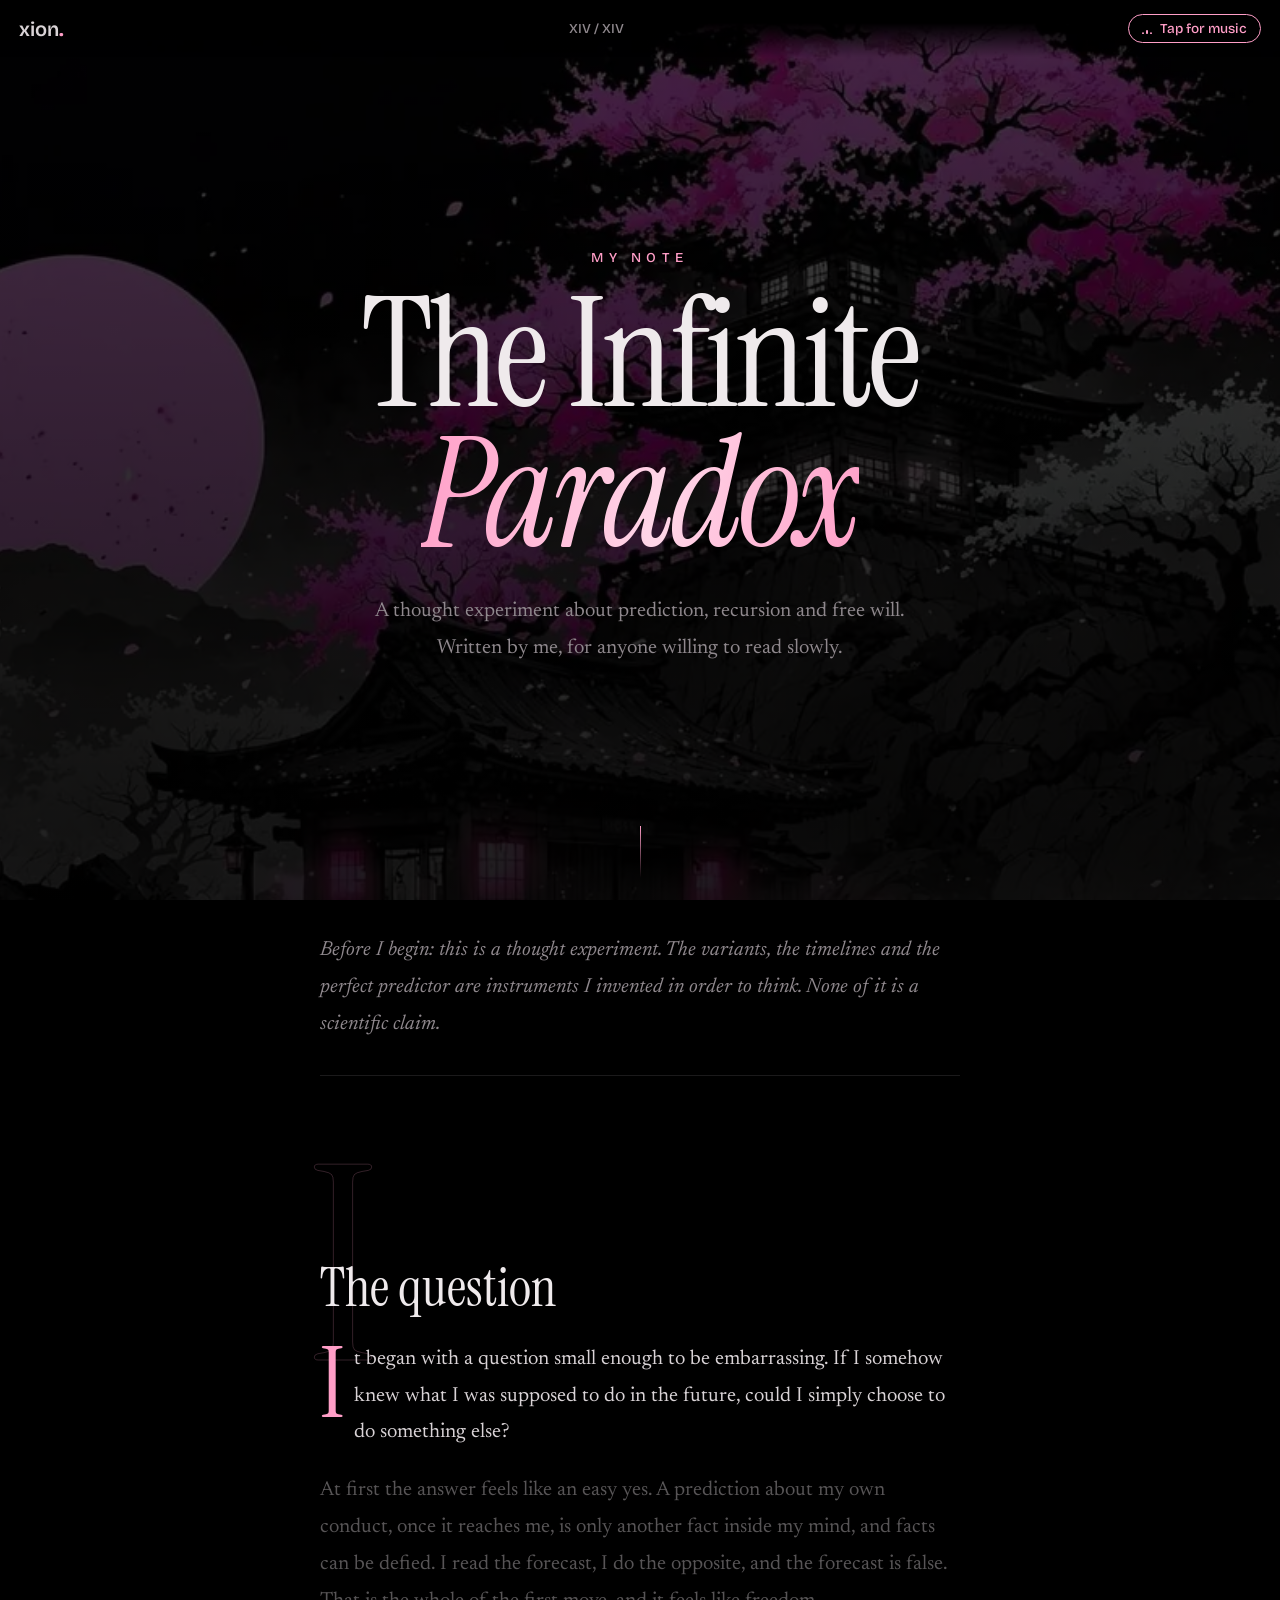
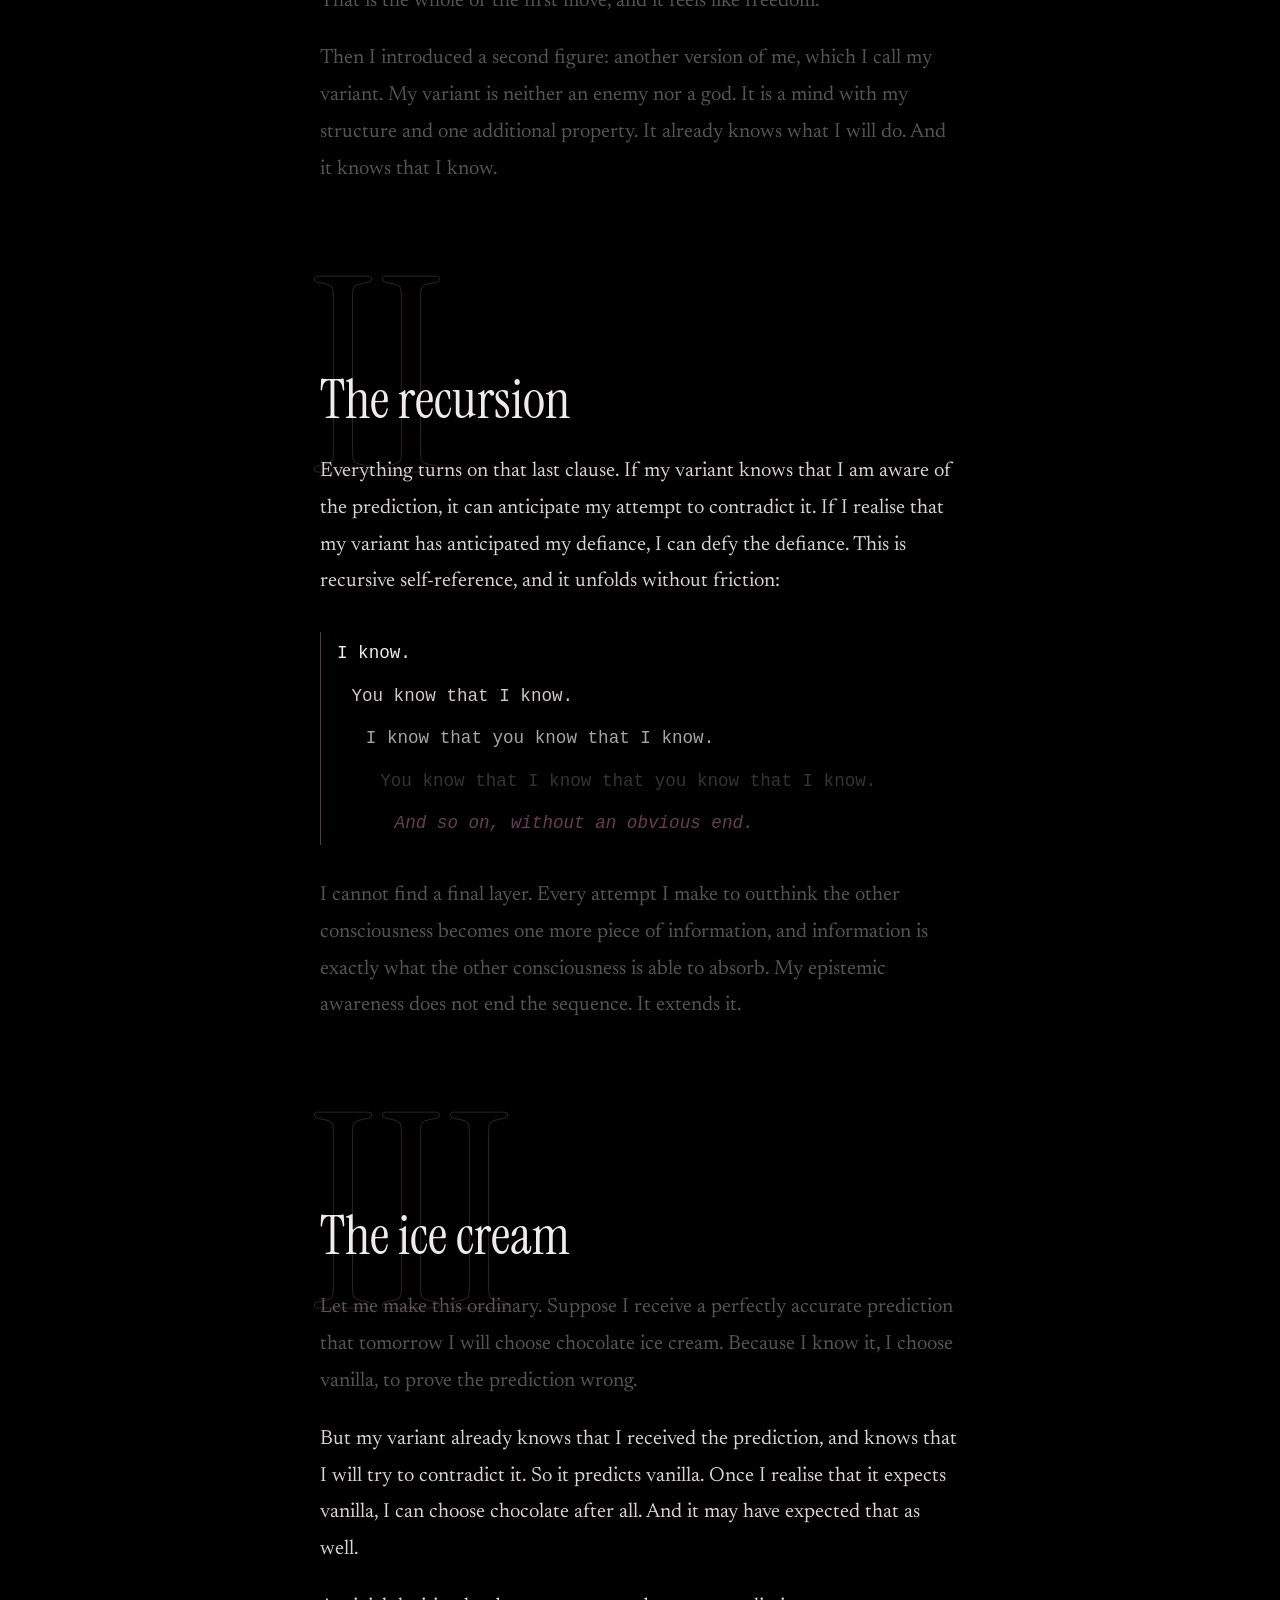
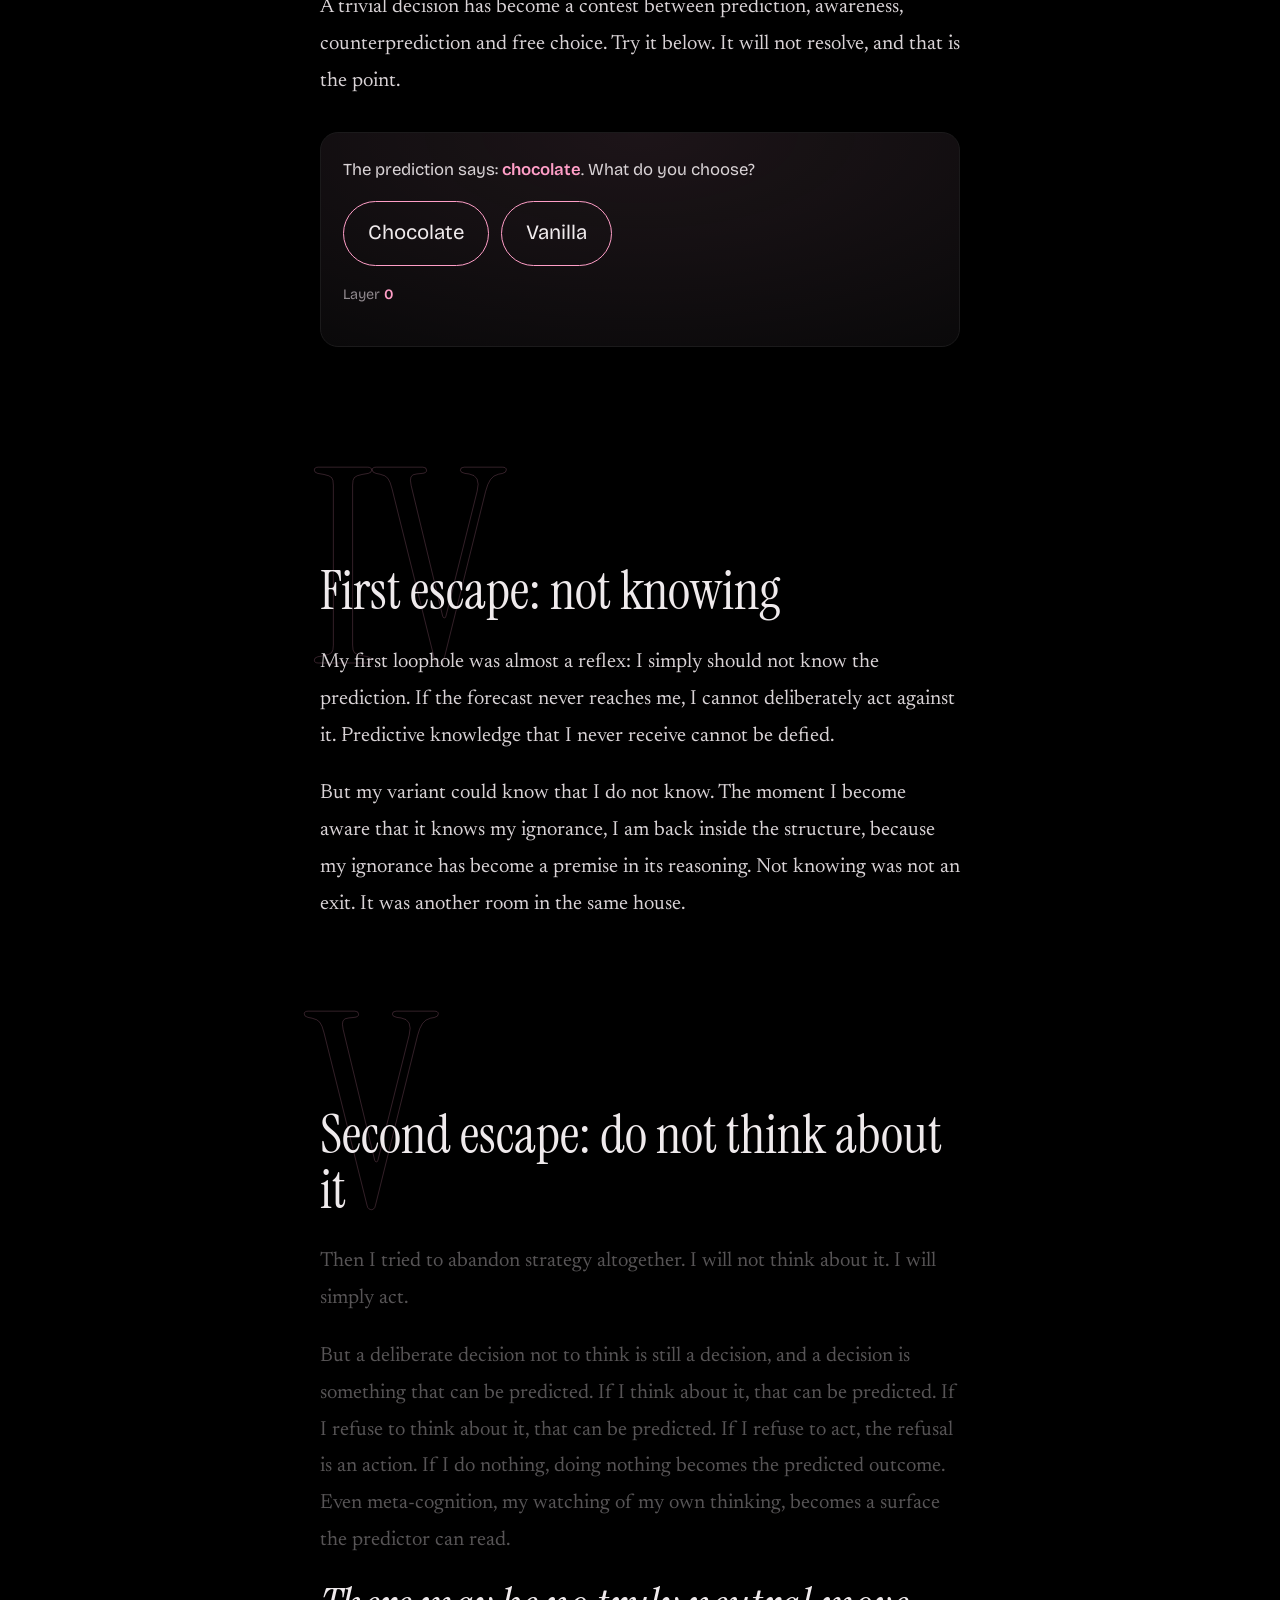
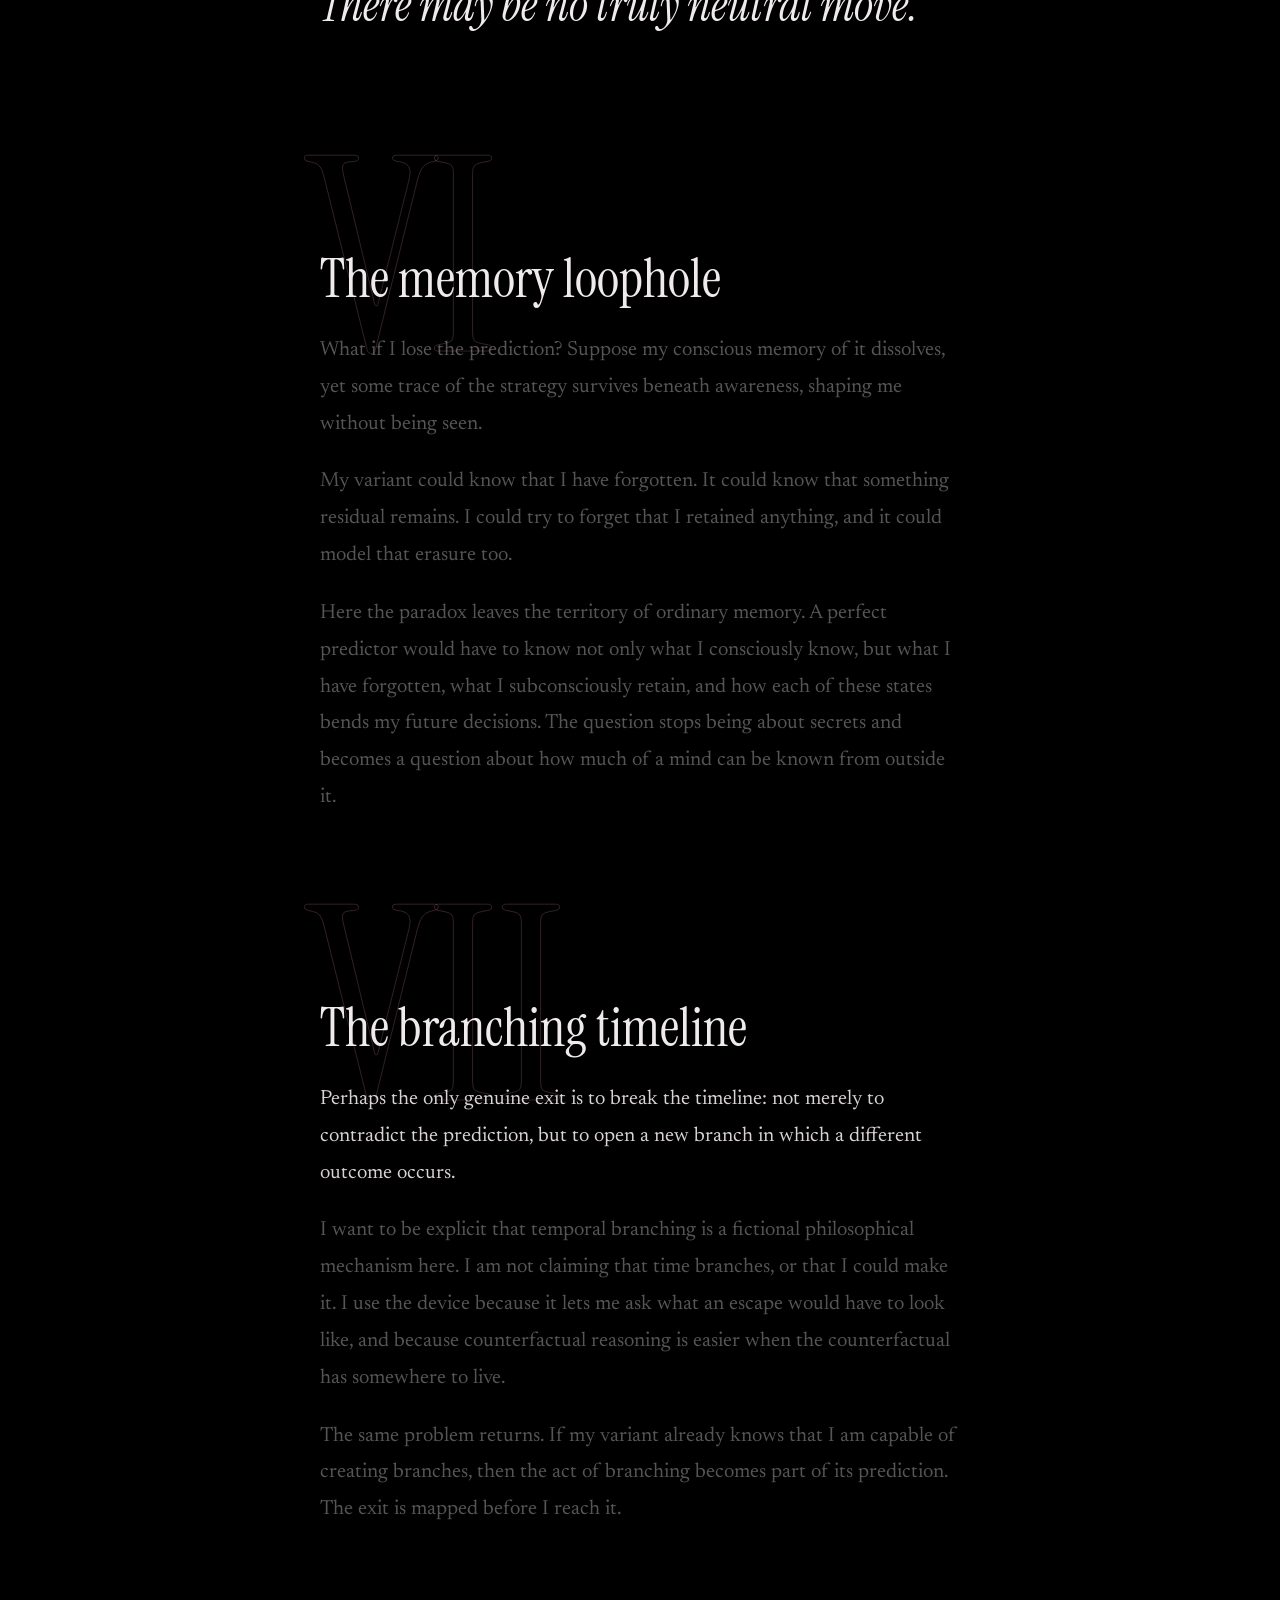
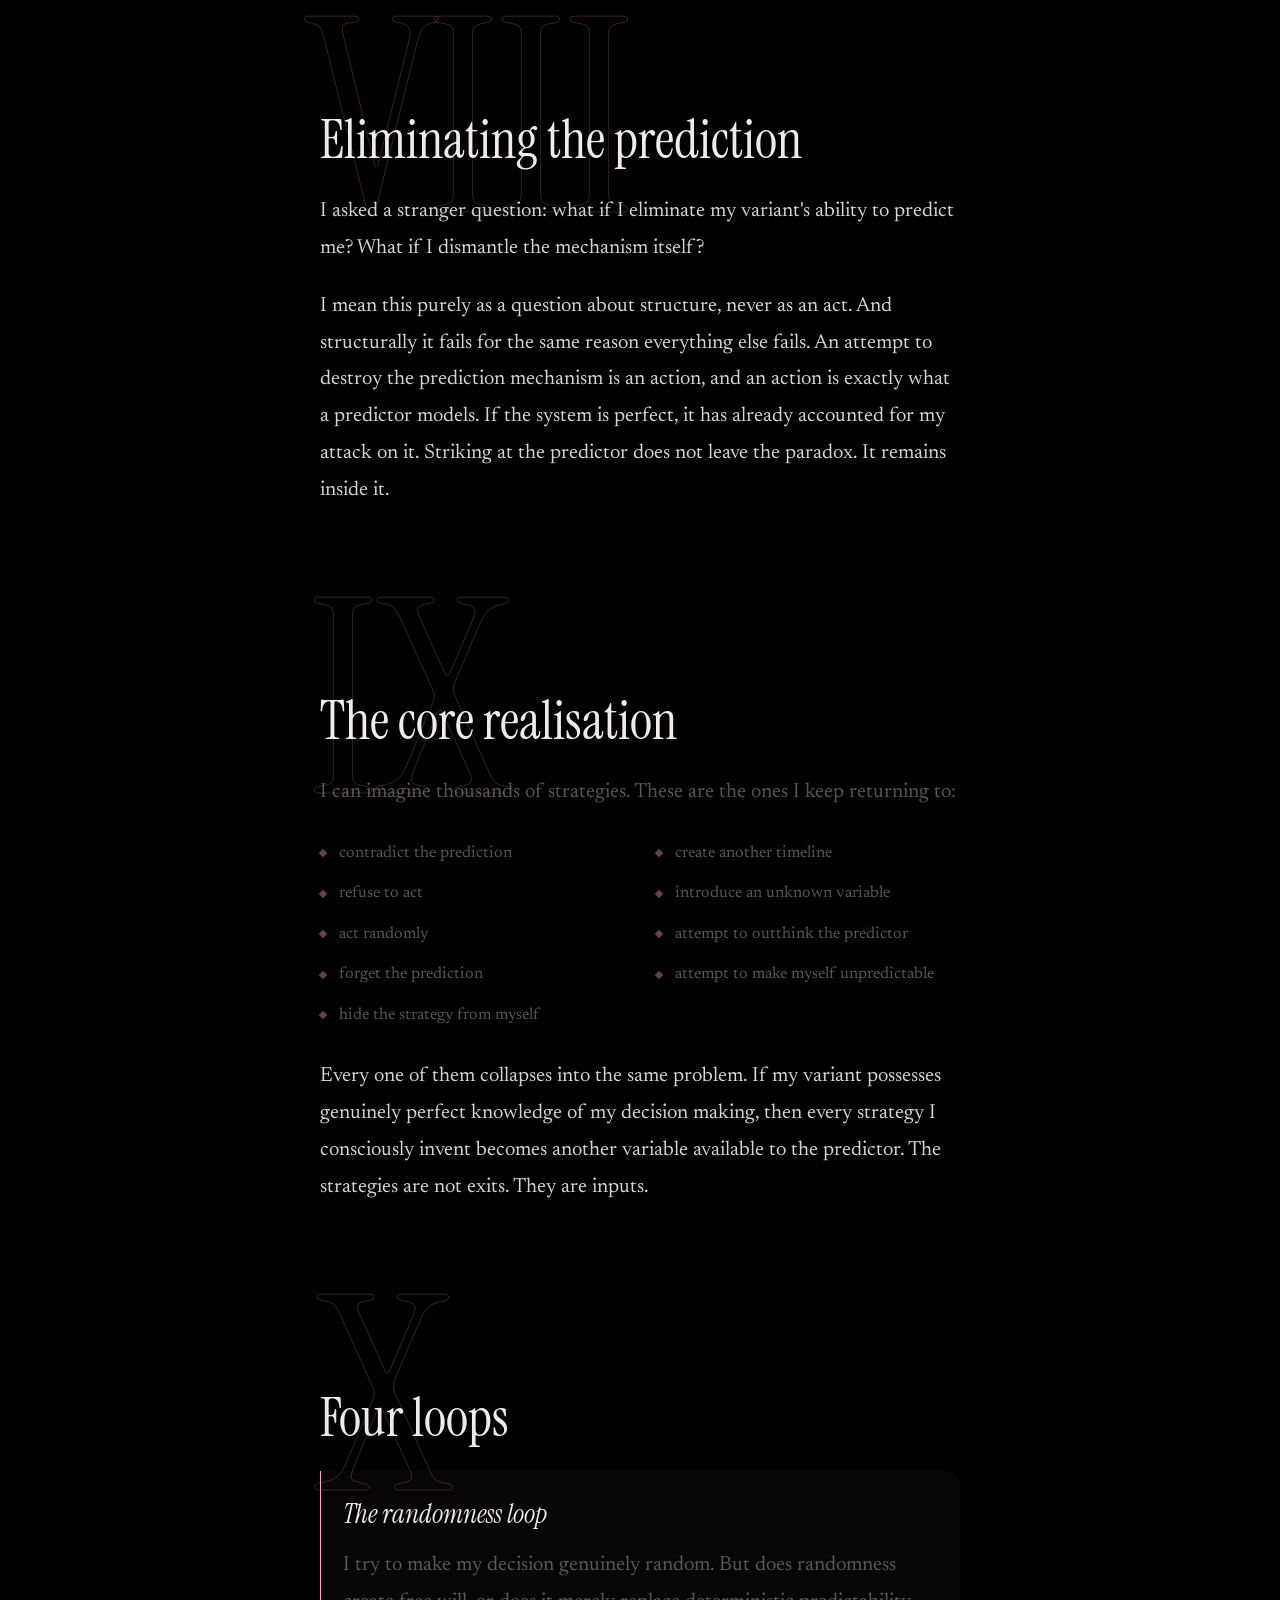
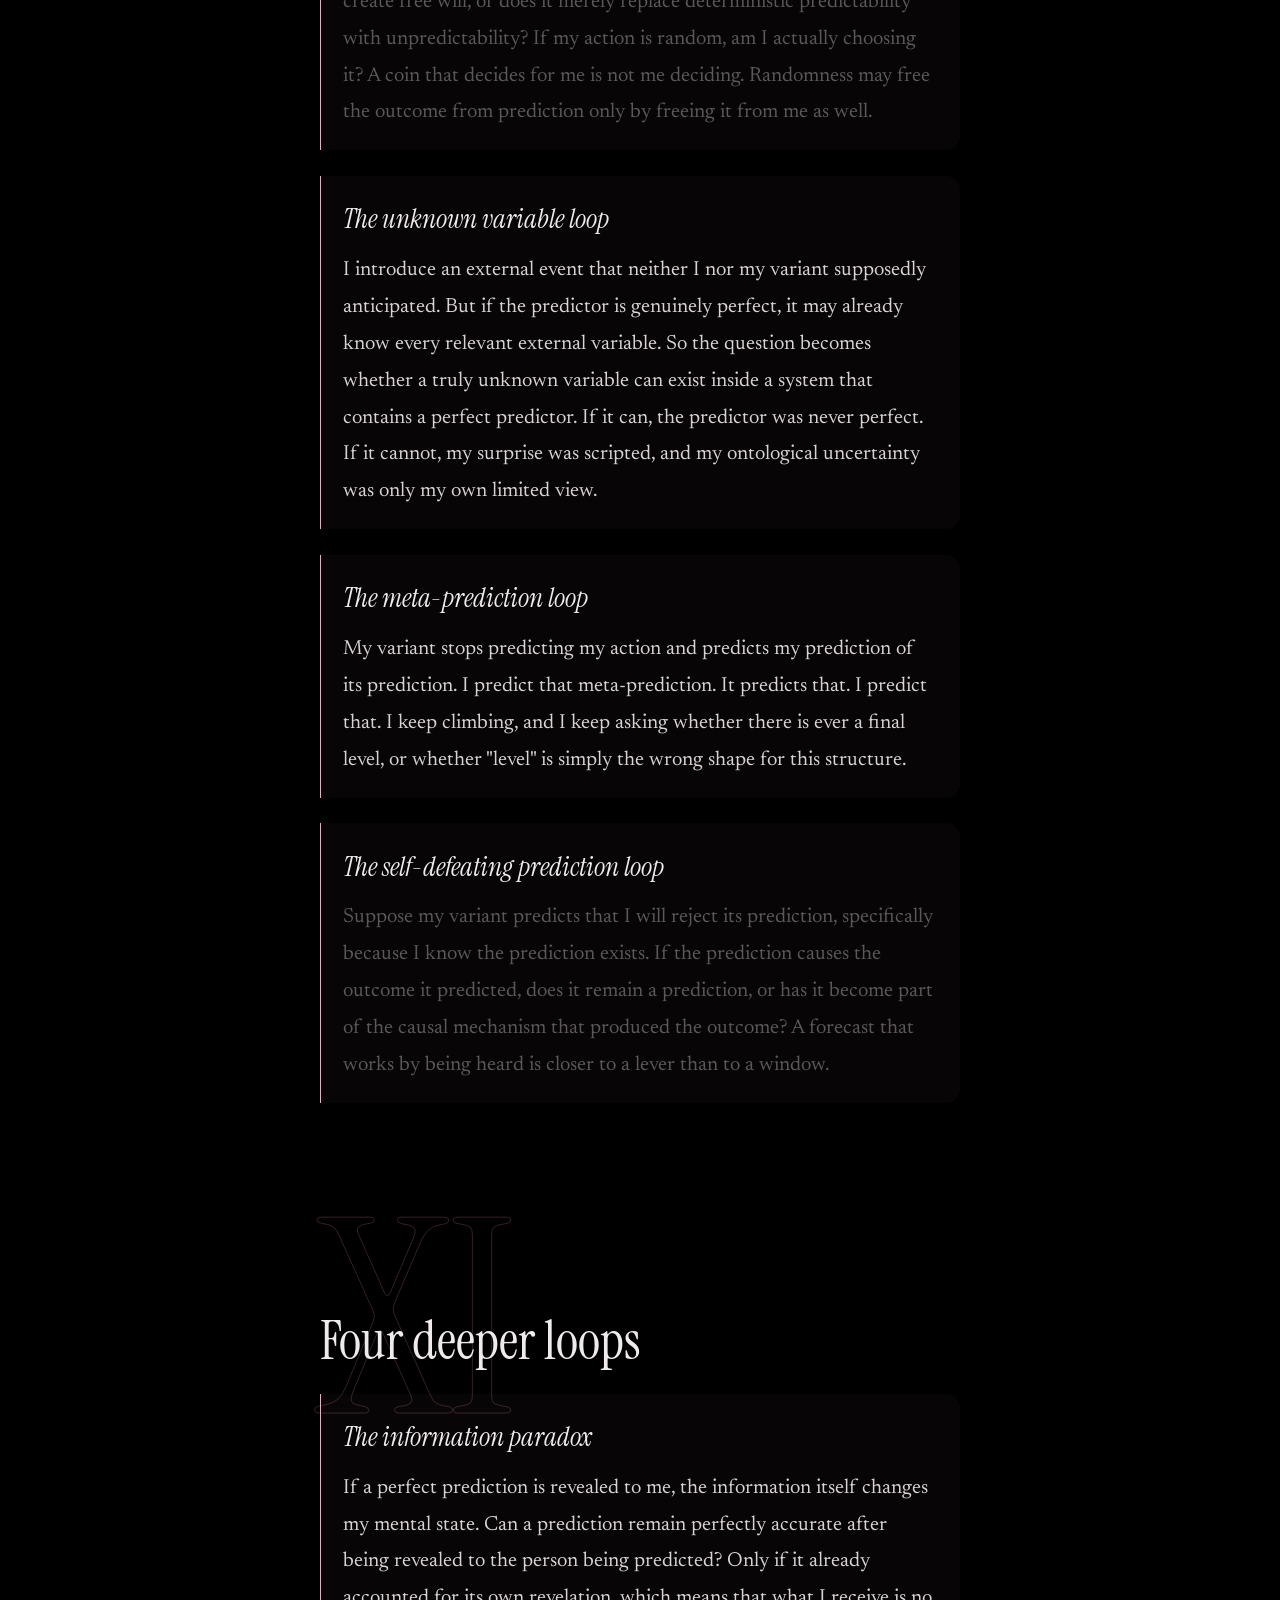
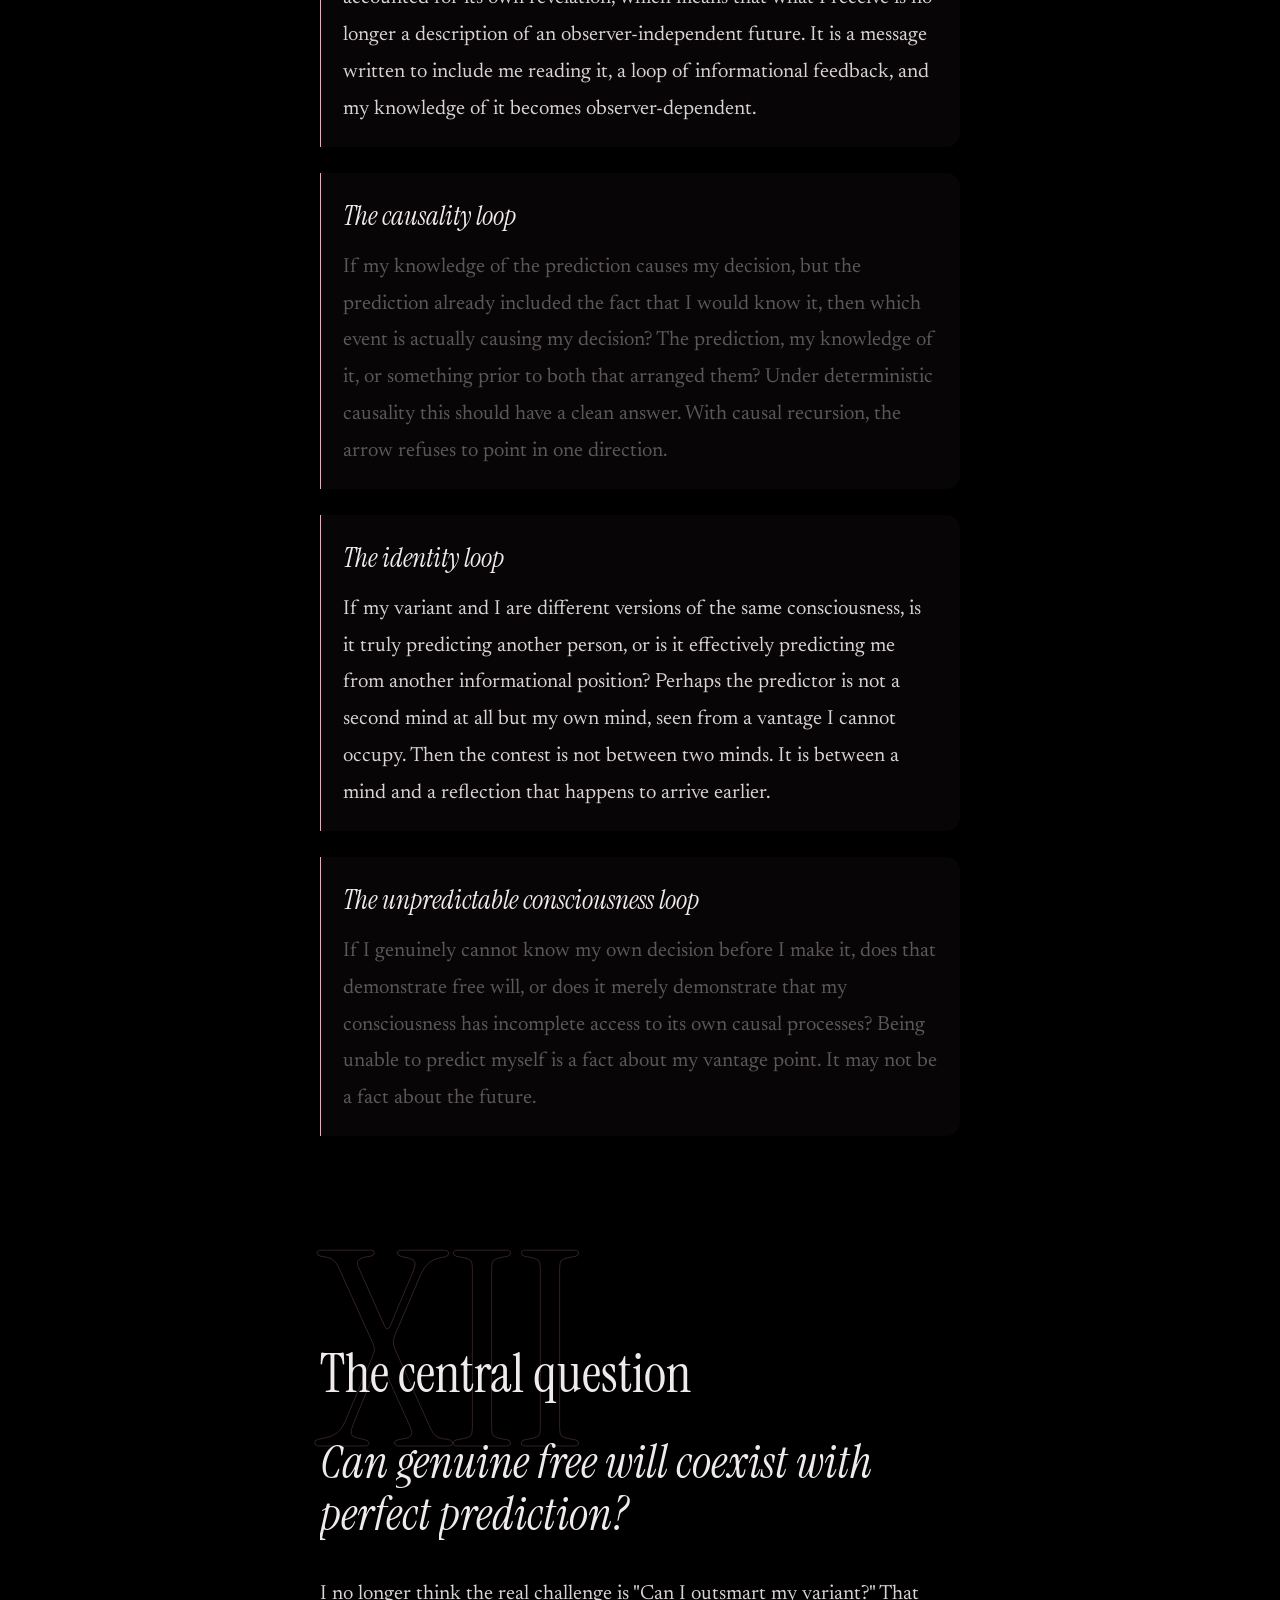
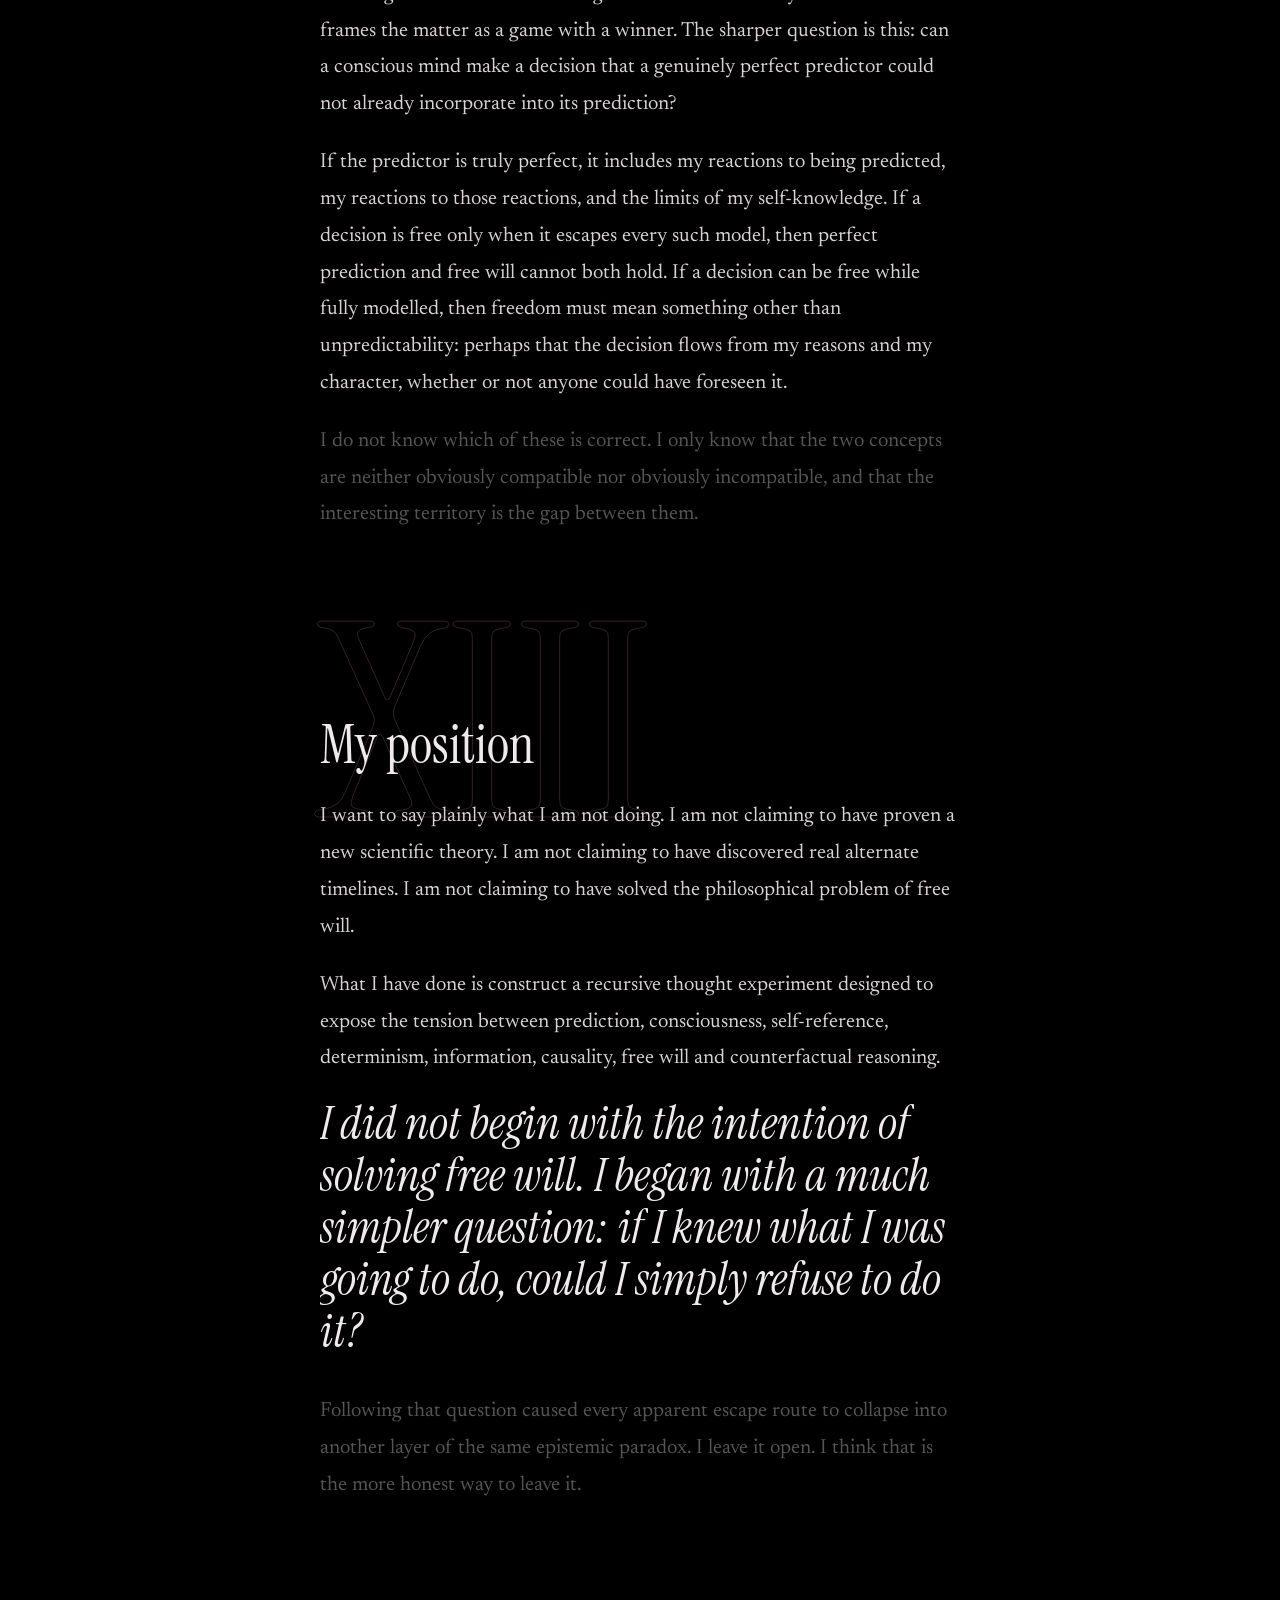
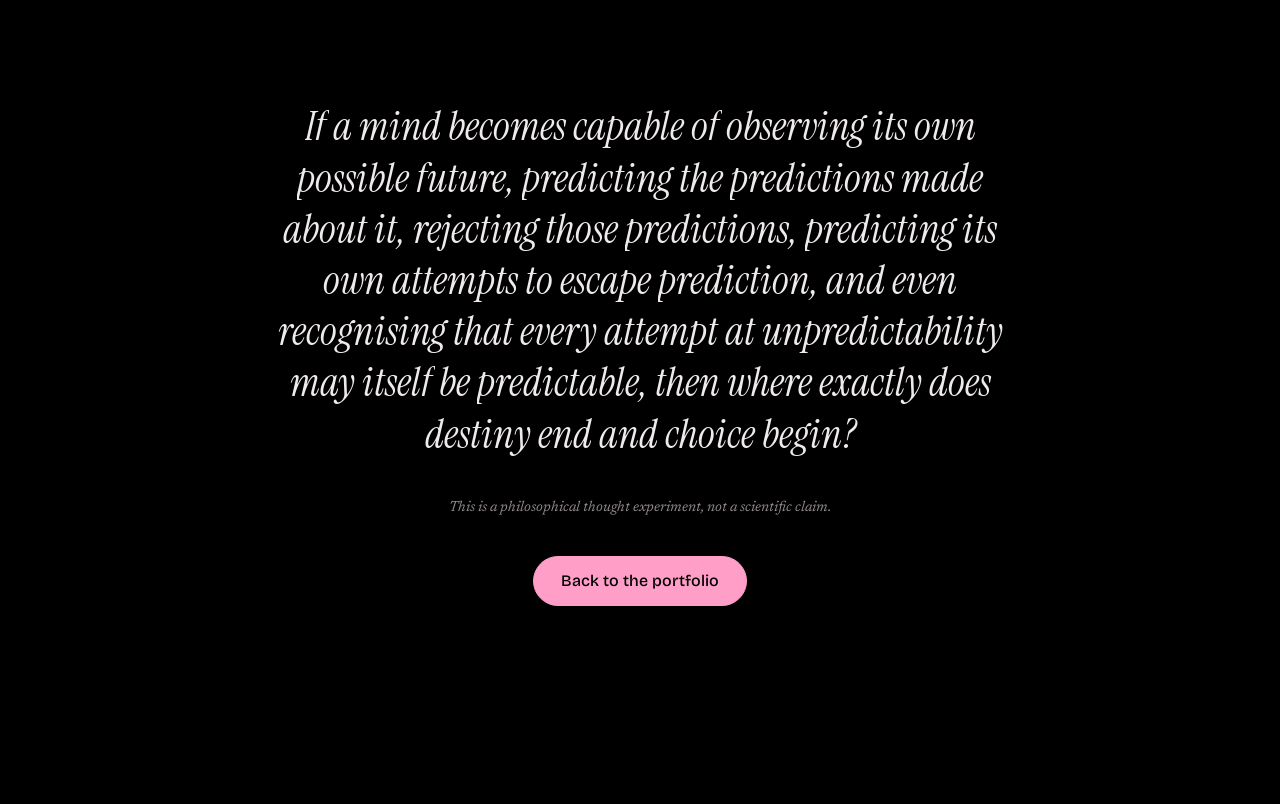
==== commit d5564d26: "Motion graphics" ====
--- a/note.html
+++ b/note.html
@@ -15,10 +15,11 @@
 <script>document.documentElement.classList.add("js")</script>
 <link rel="preconnect" href="https://fonts.googleapis.com"><link rel="preconnect" href="https://fonts.gstatic.com" crossorigin>
 <link rel="stylesheet" href="https://fonts.googleapis.com/css2?family=Instrument+Serif:ital@0;1&family=Newsreader:ital,wght@0,400;1,400&family=Bricolage+Grotesque:wght@600&display=swap">
-<link rel="stylesheet" href="css/note.css">
-<script type="module" src="js/note.js"></script>
+<link rel="stylesheet" href="css/note.css?v=16">
+<script type="module" src="js/note.js?v=16"></script>
 </head>
 <body>
+<div class="bg" aria-hidden="true"></div>
 <i class="bar" aria-hidden="true"></i>
 <header class="nh">
   <a class="back" href="./" aria-label="Back to portfolio">xion<b>.</b></a>
--- a/css/note.css
+++ b/css/note.css
@@ -1,8 +1,7 @@
-@view-transition{navigation:auto}
 :root{--pink:#ff9ec7;--ink:#efeaec;--dim:#8f888d;--line:#1b1a1b;--serif:"Instrument Serif",Georgia,serif;--body:"Newsreader",Georgia,serif}
 *{box-sizing:border-box;margin:0}
 html{scroll-behavior:smooth;scroll-padding-top:5rem;background:#000;scrollbar-color:#2a2a2a #000}
-body{background:transparent;color:#d9d3d6;font:400 clamp(1.1rem,2.4vw,1.28rem)/1.8 var(--body);animation:fade .8s ease both;-webkit-tap-highlight-color:transparent}
+body{background:transparent;color:#d9d3d6;font:400 clamp(1.1rem,2.4vw,1.28rem)/1.8 var(--body);animation:fade .8s ease backwards;-webkit-tap-highlight-color:transparent}
 body::before{content:"";position:fixed;top:-25vmax;right:-25vmax;z-index:-1;width:70vmax;height:70vmax;pointer-events:none;background:radial-gradient(closest-side,rgba(255,158,199,.08),transparent)}
 ::selection{background:var(--pink);color:#000}
 a{color:inherit}:focus-visible{outline:2px solid var(--pink);outline-offset:3px;border-radius:4px}
@@ -76,3 +75,6 @@
 .btn:hover{transform:translateY(-2px);box-shadow:0 10px 30px -10px rgba(255,158,199,.6)}.btn:active{transform:scale(.95)}
 @media(max-width:560px){.strat{columns:1}.ch .n{opacity:.7}}
 @media(prefers-reduced-motion:reduce){*,*::before,*::after{animation:none!important;transition:none!important;scroll-behavior:auto!important}.js .rv,.js [data-split] .wi{opacity:1;transform:none}}
+
+.bg{position:fixed;left:0;top:0;z-index:-1;width:100%;height:100vh;height:100lvh;pointer-events:none;background:linear-gradient(rgba(0,0,0,.72),rgba(0,0,0,.88)),url(../img/bg.webp) 62% 30%/cover no-repeat}
+body::before{display:none}
